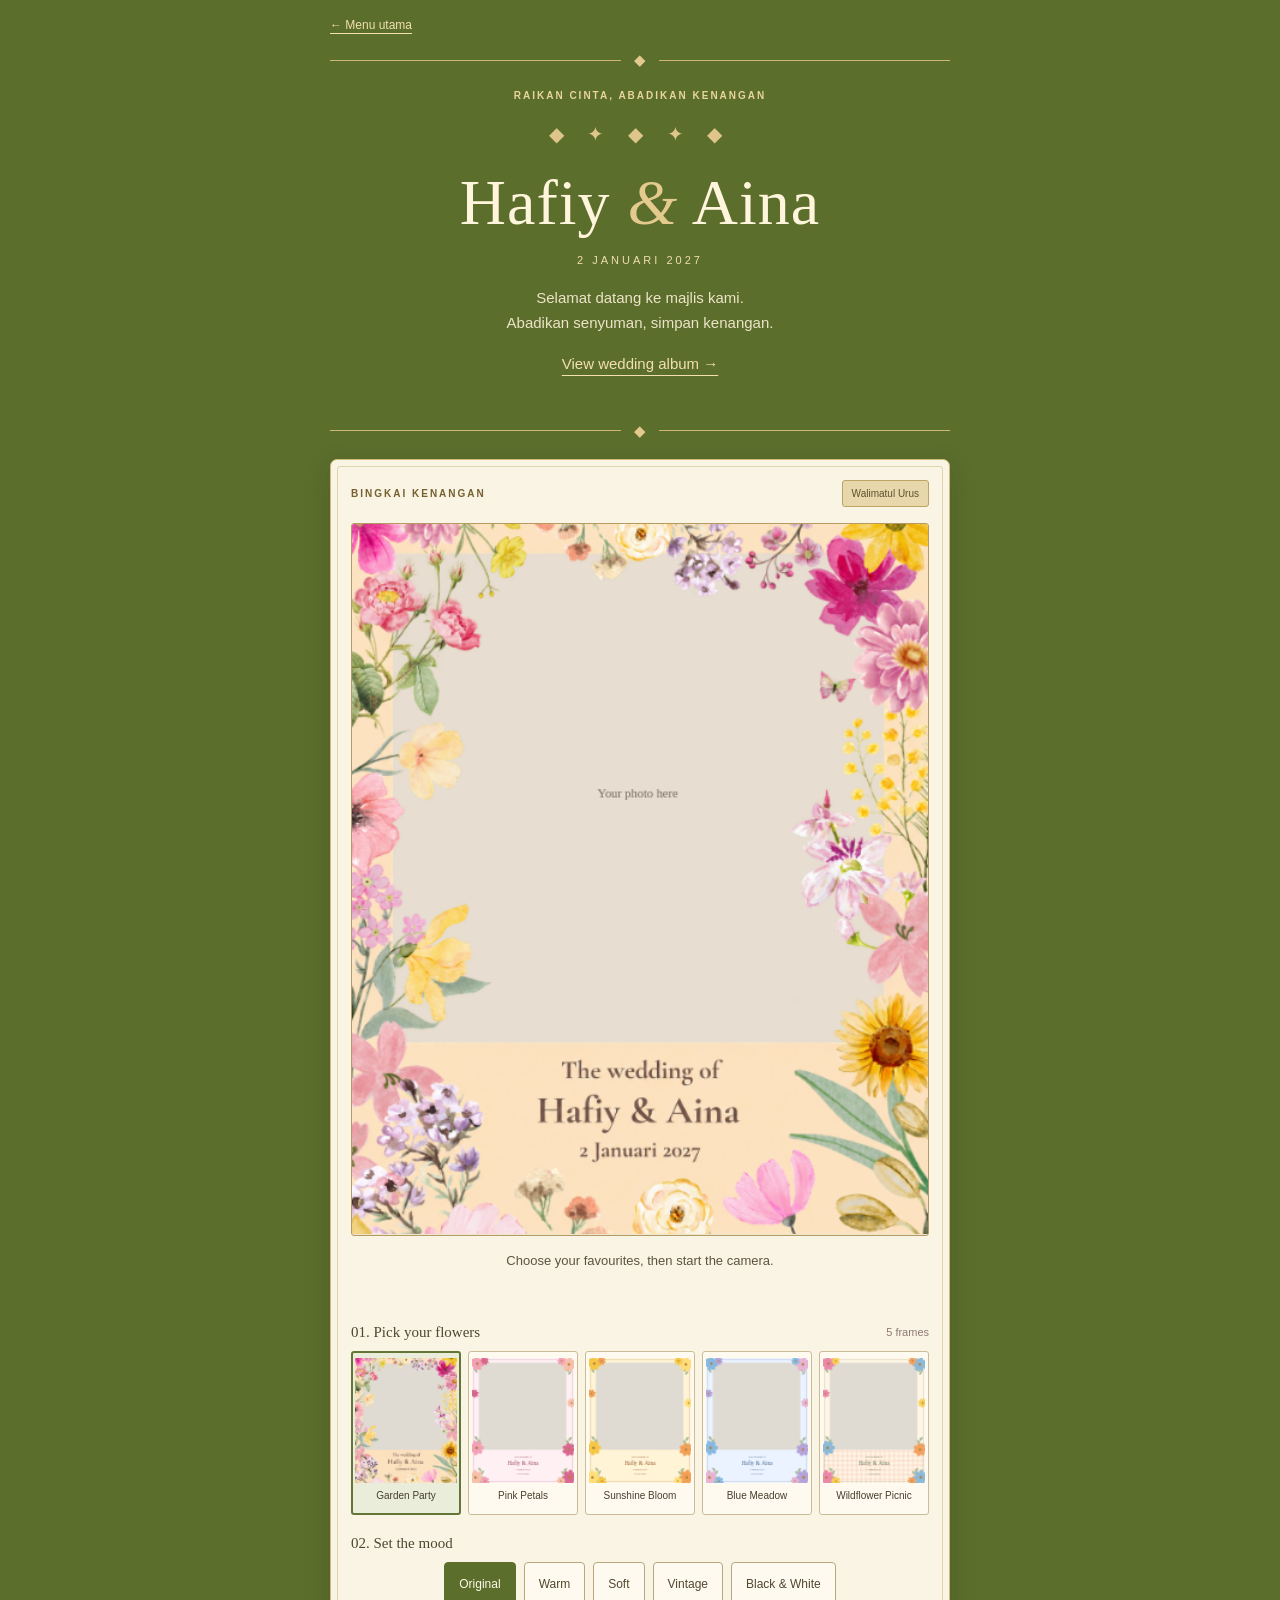
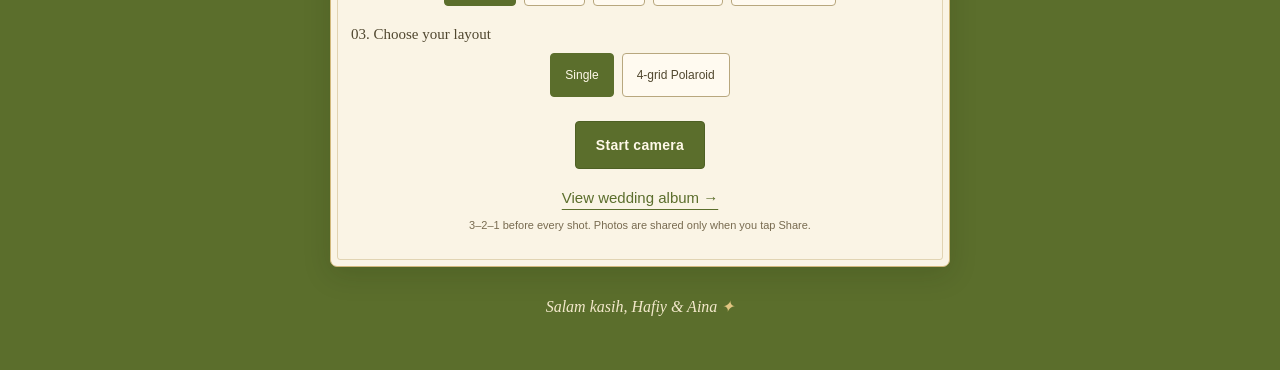
==== camera.html @ 0f8b38a5 "Add files via upload" ====
<!doctype html>
<html lang="en"><head><meta charset="utf-8"><meta name="viewport" content="width=device-width,initial-scale=1"><meta name="theme-color" content="#5B6E2C"><title>Hafiy & Aina · Kenangan cinta</title><link rel="stylesheet" href="style.css?v=menu-1"></head>
<body><a class="welcome-back" href="menu.html">← Menu utama</a><main class="container"><header class="header"><span class="eyebrow">RAIKAN CINTA, ABADIKAN KENANGAN</span><div class="flower-line" aria-hidden="true">◆ <span>✦</span> ◆ <span>✦</span> ◆</div><h1>Hafiy <em>&</em> Aina</h1><p class="date">2 JANUARI 2027</p><p>Selamat datang ke majlis kami.<br>Abadikan senyuman, simpan kenangan.</p><a class="album-link" href="gallery.html">View wedding album →</a></header>
<section class="camera-card" aria-label="Wedding camera"><div class="section-heading"><span class="eyebrow">BINGKAI KENANGAN</span><span class="badge">Walimatul Urus</span></div>
<div class="camera-area"><video id="camera" autoplay playsinline muted hidden></video><canvas id="preview" width="480" height="592" aria-label="Live framed camera preview"></canvas><span id="countdown" role="status" aria-live="polite" hidden></span></div><canvas id="canvas" hidden></canvas><img id="photo" alt="Your finished wedding photo" hidden>
<p id="message" class="message" role="status" aria-live="polite">Choose your favourites, then start the camera.</p>
<fieldset id="choices"><legend class="sr-only">Photo options</legend><div class="option-heading"><h2>01. Pick your flowers</h2><span>5 frames</span></div><div id="frameOptions" class="frame-options"></div><div class="option-heading"><h2>02. Set the mood</h2></div><div id="filterOptions" class="pills"></div><div class="option-heading"><h2>03. Choose your layout</h2></div><div id="layoutOptions" class="pills"></div></fieldset>
<div class="button-group"><button id="startBtn" class="btn primary">Start camera</button><button id="switchBtn" class="btn secondary" hidden>Switch camera</button><button id="captureBtn" class="btn primary" hidden>Take photo</button><button id="retakeBtn" class="btn secondary" hidden>Retake</button><button id="downloadBtn" class="btn primary" hidden>Save photo</button><button id="uploadBtn" class="btn blue" hidden>Share to wedding album</button></div><a class="album-link camera-album-link" href="gallery.html">View wedding album →</a><p class="fine-print">3–2–1 before every shot. Photos are shared only when you tap Share.</p><p id="saveHelp" class="fine-print" hidden>On iPhone, choose “Save Image” in the share sheet. Otherwise check Files → Downloads.</p></section>
<footer>Salam kasih, Hafiy & Aina <span aria-hidden="true">✦</span></footer></main><script src="script.js?v=menu-1"></script></body></html>
---- style.css ----
*{box-sizing:border-box}html{scroll-behavior:smooth}body{margin:0;color:#55443d;background-color:#fff8eb;background-image:radial-gradient(ellipse at 0 8%,#ffd9df 0,transparent 35%),radial-gradient(ellipse at 100% 35%,#d7ecff 0,transparent 35%),radial-gradient(ellipse at 0 80%,#ffe5b6 0,transparent 35%);font-family:Arial,sans-serif;font-size:15px}[hidden]{display:none!important}.container{width:min(100% - 28px,620px);margin:auto;padding:38px 0 24px;text-align:center}.eyebrow{font-size:10px;font-weight:bold;letter-spacing:2px;color:#85534e}.header h1{font:normal clamp(42px,9vw,64px) Georgia,serif;margin:8px 0}.header h1 em{color:#d87987;font-weight:normal}.header p{line-height:1.7;color:#77635a}.date{font-size:11px;letter-spacing:3px}.flower-line{font-size:38px;color:#df81a4;margin:12px}.flower-line span:first-child{color:#f1b747}.flower-line span:last-child{color:#8ab8d3}.album-link{display:inline-block;margin:4px 0 28px;color:#75544c;text-underline-offset:5px}.camera-card,.gallery-section{background:#fffdf8;border:1px solid #eadccd;border-radius:26px;padding:20px;box-shadow:0 12px 38px #7653440a}.section-heading{display:flex;align-items:center;justify-content:space-between;gap:8px;margin-bottom:16px}.badge{background:#ffe8a6;border-radius:20px;padding:7px 9px;font-size:10px}.camera-area{position:relative;width:100%;aspect-ratio:1200/1480;border-radius:16px;overflow:hidden;background:#f5e9d7}#preview{display:block;width:100%;height:100%;object-fit:contain}#countdown{position:absolute;left:50%;top:38%;transform:translate(-50%,-50%);font:bold 90px Georgia;color:white;text-shadow:0 2px 18px #0009}fieldset{border:0;padding:0;margin:0}fieldset:disabled{opacity:.7}.option-heading{display:flex;justify-content:space-between;align-items:center;margin:20px 0 10px}.option-heading h2{font-size:13px;margin:0}.option-heading span{font-size:11px;color:#8e7771}.frame-options{display:grid;grid-template-columns:repeat(5,minmax(0,1fr));gap:7px}.frame-choice{padding:6px 3px;border:1px solid #e9dfd1;border-radius:13px;background:#fff;cursor:pointer;color:inherit;font:inherit;min-width:0}.frame-choice canvas{width:100%;height:auto;display:block;border-radius:7px}.frame-choice span{font-size:10px;display:block;margin:6px 0;line-height:1.3}.frame-choice[aria-pressed=true]{border:2px solid #bc5e75;background:#fff0f3;padding:5px 2px}.pills,.button-group{display:flex;flex-wrap:wrap;gap:8px;justify-content:center}.pills button{font:inherit;font-size:12px;border:1px solid #d9cabb;border-radius:24px;padding:11px 14px;background:#fffaf2;color:#55443d;min-height:44px;cursor:pointer}.pills button[aria-pressed=true]{background:#e5eddd;border-color:#708b61}.button-group{margin-top:24px}.btn{border:0;border-radius:28px;padding:14px 20px;min-height:48px;font-size:14px;font-weight:bold;cursor:pointer;color:#55443d}.primary{background:#f5bdcb}.secondary{background:#fff0c5}.blue{background:#d5e9f5}.btn:disabled{opacity:.55;cursor:wait}button:focus-visible,a:focus-visible{outline:3px solid #467d9d;outline-offset:3px}.message{font-size:13px;line-height:1.6;min-height:38px;margin:15px 0}.fine-print{font-size:11px;color:#806b60;line-height:1.6}.gallery-section{margin-top:28px}.gallery-section h2{font:normal 32px Georgia;margin:12px 0}.gallery-section>p{color:#806b60;font-size:13px}.gallery-grid{display:grid;grid-template-columns:repeat(2,minmax(0,1fr));gap:12px}.gallery-item{margin:0;padding:7px;background:#fff0dc;border-radius:9px}.gallery-item:nth-child(even){background:#f9dfe7}.gallery-item img{display:block;width:100%;aspect-ratio:1200/1480;object-fit:contain;border-radius:5px}footer{padding:30px 0;font:italic 16px Georgia}footer span{color:#d98ca6}.sr-only{position:absolute;width:1px;height:1px;padding:0;margin:-1px;overflow:hidden;clip:rect(0,0,0,0)}@media(max-width:380px){.camera-card,.gallery-section{padding:12px}.badge{display:none}.frame-choice span{font-size:9px}.pills button{padding:10px}.container{width:calc(100% - 18px)}}@media(prefers-reduced-motion:reduce){html{scroll-behavior:auto}}
.album-nav{display:flex;align-items:center;justify-content:space-between;gap:12px}.album-nav a,.album-cta{text-decoration:none;display:inline-block}.album-page .gallery-section{margin-top:12px}.album-cta{margin-top:24px}.camera-album-link{margin:20px 0 0}

/* Classic Malay theme: olive, ivory and antique gold. */
body{background:#5B6E2C;color:#453f2e}
.container{padding-top:42px}
.header{color:#fff4db;padding:24px 18px 30px;border-top:1px solid #cdb575;border-bottom:1px solid #cdb575;margin-bottom:28px;position:relative}
.header:before,.header:after{content:"◆";position:absolute;left:50%;transform:translateX(-50%);background:#5B6E2C;color:#e2c98d;padding:0 13px;font-size:15px}
.header:before{top:-10px}.header:after{bottom:-10px}
.header h1{font-family:Georgia,'Times New Roman',serif;color:#fff5dc;letter-spacing:1px}
.header h1 em{color:#e4ca8d}.header p{color:#eee4c9}.header .eyebrow{color:#e8d49d}
.flower-line{font-size:20px;letter-spacing:9px;color:#dfc58a;margin:20px 0}.flower-line span:first-child,.flower-line span:last-child{color:#dfc58a}
.eyebrow{color:#76602f;letter-spacing:2px}.date{color:#f1ddb0!important}
.album-link{color:#f3dfb0;text-decoration-thickness:1px;text-underline-offset:6px}
.camera-card,.gallery-section{background:#faf4e5;border:1px solid #d1b87b;border-radius:7px;box-shadow:0 8px 28px #17230626;position:relative}
.camera-card:before,.gallery-section:before{content:"";position:absolute;inset:6px;border:1px solid #bca36666;pointer-events:none;border-radius:3px}
.section-heading{position:relative}.badge{background:#e8d7aa;color:#5d502e;border:1px solid #bca366;border-radius:3px}
.camera-area{border-radius:3px;border:1px solid #b59b61;background:#eee5d0}
.option-heading h2{font-family:Georgia,serif;font-size:15px;font-weight:normal;color:#50472f}
.frame-choice{border-radius:3px;border-color:#cbbb96;background:#fffaf0}.frame-choice canvas{border-radius:1px}
.frame-choice[aria-pressed=true]{border-color:#637636;background:#e9edda}
.pills button{background:#fffaf0;border-color:#b8a77e;color:#51472e;border-radius:4px}
.pills button[aria-pressed=true]{background:#5B6E2C;border-color:#5B6E2C;color:#fff9e9}
.btn{border-radius:4px;letter-spacing:.3px;border:1px solid #baa269}
.primary{background:#5B6E2C;color:#fff9e9;border-color:#4e6024}.secondary{background:#efe1bc;color:#554726}.blue{background:#dce2ca;color:#3c4c25;border-color:#98a574}
button:focus-visible,a:focus-visible{outline:3px solid #d3ac50;outline-offset:3px}
.message{color:#5e533e}.fine-print,.gallery-section>p{color:#786b50}
.gallery-section h2{font-family:Georgia,serif;color:#51472f}
.gallery-item,.gallery-item:nth-child(even){background:#fffaf0;border:1px solid #d9c9a5;border-radius:3px}
.gallery-item img{border-radius:1px}.camera-album-link{color:#5B6E2C}
.album-nav>.eyebrow{color:#f0dfb1}.album-nav .btn{background:#f4e7c9}
.album-cta{background:#efdfb6;color:#4e442d;border-color:#d5b777}
footer{color:#f3e8cb}footer span{color:#e1c581}

/* Invitation cover */
.welcome-page{background:#5B6E2C;color:#fff1d7;min-height:100svh}
.welcome-cover{width:min(100% - 32px,560px);margin:auto;text-align:center;padding:35px 0 28px;min-height:100svh;display:flex;flex-direction:column;align-items:center;justify-content:center}
.welcome-kicker{font-size:9px;letter-spacing:3px;color:#ead5a5;margin:0 0 12px}
.welcome-title{font:italic normal clamp(40px,10vw,65px) 'Palatino Linotype','Book Antiqua',Georgia,serif;color:#fff1d7;margin:0 0 8px;letter-spacing:-2px}
.envelope-link{position:relative;display:block;width:min(100%,480px);margin:0 auto;text-decoration:none}
.envelope-link img{display:block;width:100%;height:auto;filter:drop-shadow(0 12px 14px #26361233)}
.envelope-monogram{position:absolute;top:35%;left:44%;transform:translateX(-50%);font:italic clamp(28px,8vw,46px) Georgia,serif;color:#967d43;white-space:nowrap}.envelope-monogram i{font-size:.55em}
.welcome-names{font:italic normal clamp(36px,9vw,57px) 'Palatino Linotype','Book Antiqua',Georgia,serif;margin:12px 0;color:#fff1d7}.welcome-names span{font-size:.75em;color:#ead3a2}
.welcome-date{font:normal 19px Georgia,serif;letter-spacing:3px;margin:0 0 10px}.welcome-venue{font-size:9px;letter-spacing:3px;color:#e2d0a7;margin:0 0 24px}
.open-invitation{display:flex;align-items:center;justify-content:center;gap:20px;color:#fff1d7;text-decoration:none;padding:12px 8px;min-height:90px;border-top:1px solid #d4bd7d66;border-bottom:1px solid #d4bd7d66;width:min(100%,450px)}
.welcome-seal{flex-shrink:0;border:1px solid #d7bc7d;outline:1px solid #d7bc7d55;outline-offset:6px;width:62px;height:62px;border-radius:50%;display:flex;align-items:center;justify-content:center;font:italic 20px Georgia;background:#4e6025;color:#e9d5a0}.welcome-seal span{font-size:12px;margin:0 3px}
.open-invitation strong{display:block;font:italic normal clamp(23px,6vw,32px) Georgia,serif}.open-invitation small{display:block;font-size:8px;letter-spacing:2px;margin-top:10px;color:#e4cfa1}.welcome-arrow{font-size:25px;color:#e6c990}
.welcome-album{color:#ead9b5;font:italic 14px Georgia;margin-top:25px;text-underline-offset:5px}.welcome-back{display:block;width:min(100% - 28px,620px);margin:18px auto -14px;color:#f3dfb0;font-size:12px;text-underline-offset:4px}
@media(max-width:360px){.welcome-cover{padding-top:24px}.open-invitation{gap:12px}.welcome-seal{width:48px;height:48px}.welcome-arrow{display:none}}@media(min-width:650px){.welcome-cover{padding-top:36px}.envelope-link{width:410px}}

.menu-page{background:#5B6E2C;color:#fff1d7}.wedding-menu{width:min(100% - 32px,540px);margin:auto;padding:18px 0 25px}.menu-home{font-size:12px;color:#eedbb3;text-decoration:none}.menu-art{position:relative;width:100%;margin:8px auto 18px}.menu-art img{width:100%;height:auto;display:block}.menu-couple{position:absolute;left:30%;top:22%;transform:translate(-50%,-50%);color:#efcf85;font:italic clamp(26px,8vw,44px) Georgia,serif;text-align:center;line-height:1.1}.menu-couple span{display:block;font-size:.6em;margin:8px 0}.menu-initials{position:absolute;left:75%;top:47%;transform:translate(-50%,-50%);color:#ad8b44;font:italic clamp(38px,12vw,70px) Georgia,serif}.menu-initials span{font-size:.5em;margin:0 1px}.menu-art-date{position:absolute;left:28%;top:74%;transform:translate(-50%,-50%);text-align:center;font:clamp(12px,3.5vw,20px) Georgia,serif;line-height:1.5;color:#8b713b;margin:0}.menu-poem{position:absolute;left:75%;top:73%;transform:translate(-50%,-50%);text-align:center;font:italic clamp(9px,2.6vw,14px) Georgia,serif;line-height:1.6;color:#6c5935;width:31%;margin:0}
#guestForm label{display:block;font:italic 17px Georgia,serif;margin:0 8px 10px;color:#f6e9cf}#guestForm label span{font-size:14px;color:#e5d3ae}#guestName{width:100%;min-height:56px;border:1px solid #c9b57e;border-radius:12px;background:#ffffff0b;color:#fff5e2;padding:14px 18px;font:16px Arial,sans-serif}#guestName::placeholder{color:#e2d5b5}#guestName:focus{outline:2px solid #f2db9e;outline-offset:3px}.menu-action{display:flex;align-items:center;justify-content:center;gap:12px;width:100%;min-height:62px;margin-top:17px;border-radius:40px;font:600 13px Arial,sans-serif;letter-spacing:2px;text-decoration:none;cursor:pointer;text-align:center;padding:15px}.menu-camera{background:#f7edcf;color:#584a2a;border:3px solid #d8bc6b;box-shadow:inset 0 0 0 2px #fff9e8}.menu-album{background:transparent;border:1px solid #d4bc80;color:#f4e1b6}.menu-footnote{text-align:center;font:italic 13px Georgia,serif;color:#e9d9b6;margin-top:22px}.menu-action:focus-visible{outline:3px solid #fff5d9;outline-offset:4px}.album-nav{flex-wrap:wrap}@media(max-width:360px){.wedding-menu{width:calc(100% - 24px)}.menu-action{font-size:11px;letter-spacing:1.5px}}
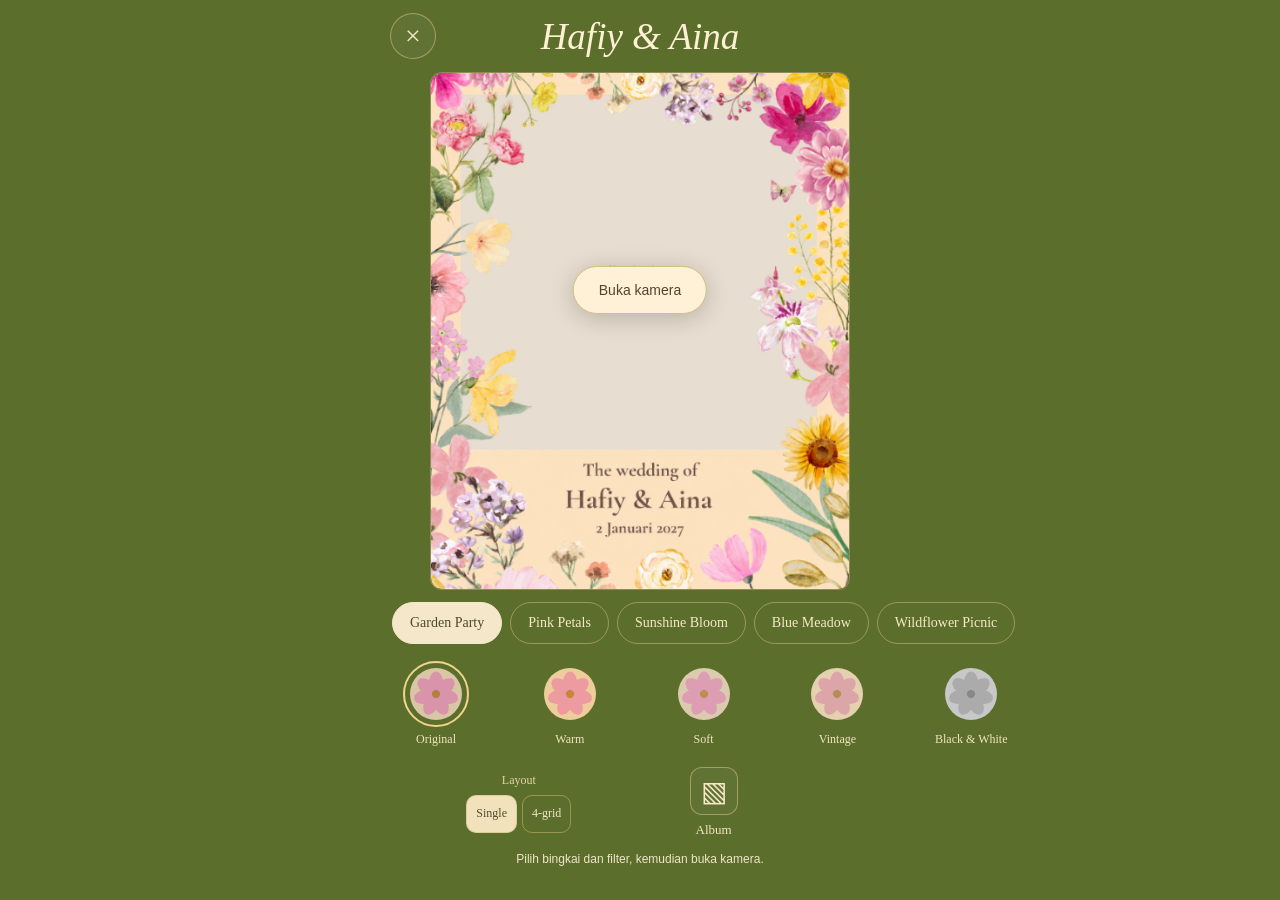
==== commit 516a388c: "Add files via upload" ====
--- a/camera.html
+++ b/camera.html
@@ -1,9 +1 @@
-<!doctype html>
-<html lang="en"><head><meta charset="utf-8"><meta name="viewport" content="width=device-width,initial-scale=1"><meta name="theme-color" content="#5B6E2C"><title>Hafiy & Aina · Kenangan cinta</title><link rel="stylesheet" href="style.css?v=menu-1"></head>
-<body><a class="welcome-back" href="menu.html">← Menu utama</a><main class="container"><header class="header"><span class="eyebrow">RAIKAN CINTA, ABADIKAN KENANGAN</span><div class="flower-line" aria-hidden="true">◆ <span>✦</span> ◆ <span>✦</span> ◆</div><h1>Hafiy <em>&</em> Aina</h1><p class="date">2 JANUARI 2027</p><p>Selamat datang ke majlis kami.<br>Abadikan senyuman, simpan kenangan.</p><a class="album-link" href="gallery.html">View wedding album →</a></header>
-<section class="camera-card" aria-label="Wedding camera"><div class="section-heading"><span class="eyebrow">BINGKAI KENANGAN</span><span class="badge">Walimatul Urus</span></div>
-<div class="camera-area"><video id="camera" autoplay playsinline muted hidden></video><canvas id="preview" width="480" height="592" aria-label="Live framed camera preview"></canvas><span id="countdown" role="status" aria-live="polite" hidden></span></div><canvas id="canvas" hidden></canvas><img id="photo" alt="Your finished wedding photo" hidden>
-<p id="message" class="message" role="status" aria-live="polite">Choose your favourites, then start the camera.</p>
-<fieldset id="choices"><legend class="sr-only">Photo options</legend><div class="option-heading"><h2>01. Pick your flowers</h2><span>5 frames</span></div><div id="frameOptions" class="frame-options"></div><div class="option-heading"><h2>02. Set the mood</h2></div><div id="filterOptions" class="pills"></div><div class="option-heading"><h2>03. Choose your layout</h2></div><div id="layoutOptions" class="pills"></div></fieldset>
-<div class="button-group"><button id="startBtn" class="btn primary">Start camera</button><button id="switchBtn" class="btn secondary" hidden>Switch camera</button><button id="captureBtn" class="btn primary" hidden>Take photo</button><button id="retakeBtn" class="btn secondary" hidden>Retake</button><button id="downloadBtn" class="btn primary" hidden>Save photo</button><button id="uploadBtn" class="btn blue" hidden>Share to wedding album</button></div><a class="album-link camera-album-link" href="gallery.html">View wedding album →</a><p class="fine-print">3–2–1 before every shot. Photos are shared only when you tap Share.</p><p id="saveHelp" class="fine-print" hidden>On iPhone, choose “Save Image” in the share sheet. Otherwise check Files → Downloads.</p></section>
-<footer>Salam kasih, Hafiy & Aina <span aria-hidden="true">✦</span></footer></main><script src="script.js?v=menu-1"></script></body></html>+<!doctype html><html lang="en"><head><meta charset="utf-8"><meta name="viewport" content="width=device-width,initial-scale=1"><meta name="theme-color" content="#5B6E2C"><title>Kamera · Hafiy & Aina</title><link rel="stylesheet" href="style.css?v=camera-2"></head><body class="camera-page"><main class="camera-shell"><nav class="camera-topbar" aria-label="Camera navigation"><a class="camera-icon" href="menu.html" aria-label="Close camera and return to menu">×</a><h1>Hafiy & Aina</h1><button id="switchBtn" class="camera-icon" aria-label="Switch front and back camera" hidden>⇄</button></nav><section class="camera-studio" aria-label="Wedding camera"><div class="camera-area"><video id="camera" autoplay playsinline muted hidden></video><canvas id="preview" width="480" height="592" aria-label="Live framed camera preview"></canvas><span id="countdown" role="status" aria-live="polite" hidden></span><button id="startBtn" class="start-overlay">Buka kamera</button></div><canvas id="canvas" hidden></canvas><img id="photo" alt="Your finished wedding photo" hidden><fieldset id="choices"><legend class="sr-only">Choose your frame, filter and layout</legend><div id="frameOptions" class="frame-options" aria-label="Wedding frames"></div><div id="filterOptions" class="filter-strip" aria-label="Photo filters"></div><div class="capture-row"><div class="layout-control"><span class="control-caption">Layout</span><div id="layoutOptions" class="pills"></div></div><button id="captureBtn" class="shutter" aria-label="Take photo" hidden><span class="sr-only">Take photo</span></button><a href="gallery.html" class="camera-album-control"><span class="camera-icon" aria-hidden="true">▧</span><span>Album</span></a></div></fieldset><p id="message" class="message" role="status" aria-live="polite">Pilih bingkai dan filter, kemudian buka kamera.</p><div class="button-group result-actions"><button id="retakeBtn" class="btn secondary" hidden>Ambil semula</button><button id="downloadBtn" class="btn primary" hidden>Simpan gambar</button><button id="uploadBtn" class="btn blue" hidden>Kongsi ke album</button></div><p id="saveHelp" class="fine-print" hidden>On iPhone, choose Save Image in the share sheet. Otherwise check Files → Downloads.</p></section></main><script src="script.js?v=camera-2"></script></body></html>
--- a/style.css
+++ b/style.css
@@ -50,3 +50,6 @@
 
 .menu-page{background:#5B6E2C;color:#fff1d7}.wedding-menu{width:min(100% - 32px,540px);margin:auto;padding:18px 0 25px}.menu-home{font-size:12px;color:#eedbb3;text-decoration:none}.menu-art{position:relative;width:100%;margin:8px auto 18px}.menu-art img{width:100%;height:auto;display:block}.menu-couple{position:absolute;left:30%;top:22%;transform:translate(-50%,-50%);color:#efcf85;font:italic clamp(26px,8vw,44px) Georgia,serif;text-align:center;line-height:1.1}.menu-couple span{display:block;font-size:.6em;margin:8px 0}.menu-initials{position:absolute;left:75%;top:47%;transform:translate(-50%,-50%);color:#ad8b44;font:italic clamp(38px,12vw,70px) Georgia,serif}.menu-initials span{font-size:.5em;margin:0 1px}.menu-art-date{position:absolute;left:28%;top:74%;transform:translate(-50%,-50%);text-align:center;font:clamp(12px,3.5vw,20px) Georgia,serif;line-height:1.5;color:#8b713b;margin:0}.menu-poem{position:absolute;left:75%;top:73%;transform:translate(-50%,-50%);text-align:center;font:italic clamp(9px,2.6vw,14px) Georgia,serif;line-height:1.6;color:#6c5935;width:31%;margin:0}
 #guestForm label{display:block;font:italic 17px Georgia,serif;margin:0 8px 10px;color:#f6e9cf}#guestForm label span{font-size:14px;color:#e5d3ae}#guestName{width:100%;min-height:56px;border:1px solid #c9b57e;border-radius:12px;background:#ffffff0b;color:#fff5e2;padding:14px 18px;font:16px Arial,sans-serif}#guestName::placeholder{color:#e2d5b5}#guestName:focus{outline:2px solid #f2db9e;outline-offset:3px}.menu-action{display:flex;align-items:center;justify-content:center;gap:12px;width:100%;min-height:62px;margin-top:17px;border-radius:40px;font:600 13px Arial,sans-serif;letter-spacing:2px;text-decoration:none;cursor:pointer;text-align:center;padding:15px}.menu-camera{background:#f7edcf;color:#584a2a;border:3px solid #d8bc6b;box-shadow:inset 0 0 0 2px #fff9e8}.menu-album{background:transparent;border:1px solid #d4bc80;color:#f4e1b6}.menu-footnote{text-align:center;font:italic 13px Georgia,serif;color:#e9d9b6;margin-top:22px}.menu-action:focus-visible{outline:3px solid #fff5d9;outline-offset:4px}.album-nav{flex-wrap:wrap}@media(max-width:360px){.wedding-menu{width:calc(100% - 24px)}.menu-action{font-size:11px;letter-spacing:1.5px}}
+
+/* Dedicated camera screen inspired by the supplied mobile reference. */
+.camera-page{background:#5B6E2C;color:#fff1d7}.camera-shell{width:min(100% - 28px,500px);margin:auto;padding:12px 0 max(20px,env(safe-area-inset-bottom))}.camera-topbar{display:grid;grid-template-columns:48px 1fr 48px;align-items:center;gap:8px;margin-bottom:12px;min-height:48px}.camera-topbar h1{font:italic normal clamp(25px,6vw,37px) Georgia,serif;margin:0;text-align:center;color:#fff0d4}.camera-icon{width:46px;height:46px;border:1px solid #ddc68e88;border-radius:50%;background:#ffffff0a;display:inline-flex;align-items:center;justify-content:center;color:#f7e9c8;text-decoration:none;font:28px Georgia,serif;cursor:pointer}.camera-topbar #switchBtn{grid-column:3}.camera-studio .camera-area{width:min(100%,420px);margin:auto;border:1px solid #d1bd8880;border-radius:12px;background:#4b5b25;position:relative}.camera-studio #preview{border-radius:10px}.start-overlay{position:absolute;left:50%;top:42%;transform:translate(-50%,-50%);padding:15px 25px;border-radius:28px;border:1px solid #d7bf81;background:#fff1d7;color:#51452e;font-size:14px;cursor:pointer;box-shadow:0 4px 24px #0003}.camera-page .frame-options{display:flex;gap:8px;overflow-x:auto;padding:12px 2px 8px;scrollbar-width:thin}.camera-page .frame-choice{white-space:nowrap;min-height:42px;padding:10px 17px;border:1px solid #d4bc8088;border-radius:24px;background:transparent;color:#f7e9c8;font:14px Georgia,serif;flex-shrink:0}.camera-page .frame-choice[aria-pressed=true]{background:#f5e7c9;color:#4e492d;border-color:#f5e7c9;padding:10px 17px}.filter-strip{display:flex;justify-content:space-between;gap:10px;overflow-x:auto;padding:10px 2px 12px;scrollbar-width:thin}.filter-choice{flex:1;min-width:62px;max-width:88px;border:0;padding:0;background:none;color:#f2e3c2;cursor:pointer}.filter-choice canvas{display:block;width:56px;height:56px;max-width:100%;border-radius:50%;margin:4px auto 9px;border:2px solid transparent}.filter-choice[aria-pressed=true] canvas{outline:2px solid #f2d48b;outline-offset:3px}.filter-choice span{font:12px Georgia,serif;white-space:nowrap}.capture-row{display:grid;grid-template-columns:1fr 96px 1fr;align-items:center;gap:8px;margin-top:8px}.shutter{width:86px;height:86px;border:5px solid #dcc17e;border-radius:50%;background:#fff0d0;box-shadow:inset 0 0 0 4px #5B6E2C;justify-self:center;cursor:pointer;padding:0}.shutter:active{transform:scale(.96)}.shutter:disabled{opacity:.5}.layout-control{text-align:center}.control-caption{font:12px Georgia;color:#e7d3a7;display:block;margin-bottom:7px}.camera-page .layout-control .pills{gap:5px}.camera-page .pills button{min-height:38px;padding:7px 9px;font:12px Georgia;border-radius:10px;border-color:#d0b97888;background:transparent;color:#f5e6c8}.camera-page .pills button[aria-pressed=true]{background:#f2e2bc;color:#4f4c30}.camera-album-control{justify-self:end;display:flex;flex-direction:column;align-items:center;gap:7px;color:#f4e5c5;font:13px Georgia,serif;text-decoration:none;margin-right:14px}.camera-album-control .camera-icon{border-radius:12px;width:48px;height:48px}.camera-page .message{color:#f1e4c9;text-align:center;font-size:12px;min-height:20px;margin:12px 0 4px}.camera-page .fine-print{color:#eeddb7;text-align:center}.result-actions{margin-top:10px}.camera-page .result-actions:has(button:not([hidden])){padding:10px 0}.camera-page .result-actions .primary{background:#f4e3bc;color:#4e482e}.camera-page fieldset:disabled .camera-album-control{pointer-events:none;opacity:.5}.camera-page button:focus-visible,.camera-page a:focus-visible{outline:3px solid #ffe5a7;outline-offset:4px}@media(max-width:360px){.camera-shell{width:calc(100% - 20px)}.camera-page .frame-choice{padding:9px 12px}.filter-strip{gap:7px}.filter-choice{min-width:57px}.filter-choice span{font-size:11px}.shutter{width:76px;height:76px}.capture-row{grid-template-columns:1fr 82px 1fr}.camera-album-control{margin-right:4px}}
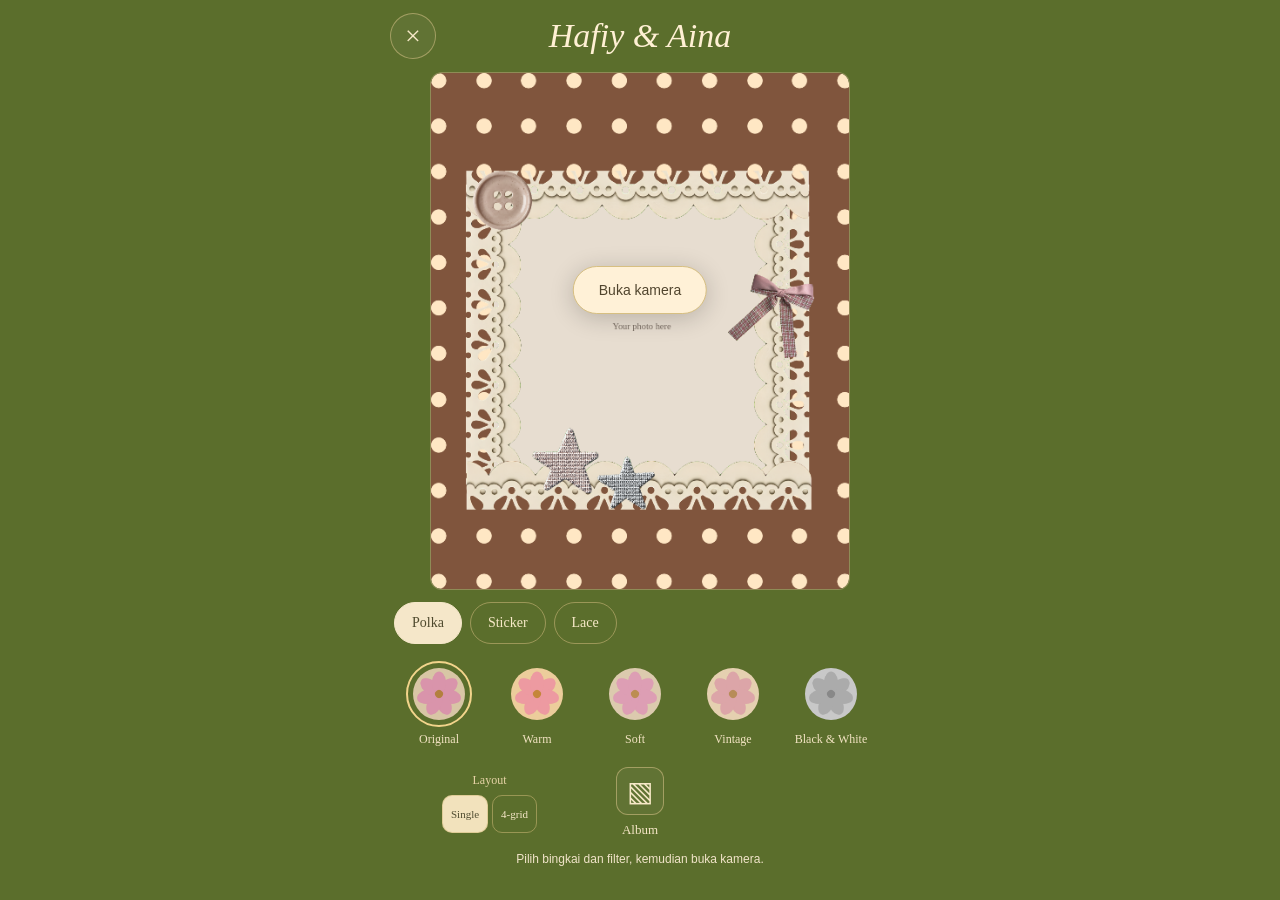
==== commit a4c2ef3c: "Add files via upload" ====
--- a/camera.html
+++ b/camera.html
@@ -1 +1 @@
-<!doctype html><html lang="en"><head><meta charset="utf-8"><meta name="viewport" content="width=device-width,initial-scale=1"><meta name="theme-color" content="#5B6E2C"><title>Kamera · Hafiy & Aina</title><link rel="stylesheet" href="style.css?v=camera-2"></head><body class="camera-page"><main class="camera-shell"><nav class="camera-topbar" aria-label="Camera navigation"><a class="camera-icon" href="menu.html" aria-label="Close camera and return to menu">×</a><h1>Hafiy & Aina</h1><button id="switchBtn" class="camera-icon" aria-label="Switch front and back camera" hidden>⇄</button></nav><section class="camera-studio" aria-label="Wedding camera"><div class="camera-area"><video id="camera" autoplay playsinline muted hidden></video><canvas id="preview" width="480" height="592" aria-label="Live framed camera preview"></canvas><span id="countdown" role="status" aria-live="polite" hidden></span><button id="startBtn" class="start-overlay">Buka kamera</button></div><canvas id="canvas" hidden></canvas><img id="photo" alt="Your finished wedding photo" hidden><fieldset id="choices"><legend class="sr-only">Choose your frame, filter and layout</legend><div id="frameOptions" class="frame-options" aria-label="Wedding frames"></div><div id="filterOptions" class="filter-strip" aria-label="Photo filters"></div><div class="capture-row"><div class="layout-control"><span class="control-caption">Layout</span><div id="layoutOptions" class="pills"></div></div><button id="captureBtn" class="shutter" aria-label="Take photo" hidden><span class="sr-only">Take photo</span></button><a href="gallery.html" class="camera-album-control"><span class="camera-icon" aria-hidden="true">▧</span><span>Album</span></a></div></fieldset><p id="message" class="message" role="status" aria-live="polite">Pilih bingkai dan filter, kemudian buka kamera.</p><div class="button-group result-actions"><button id="retakeBtn" class="btn secondary" hidden>Ambil semula</button><button id="downloadBtn" class="btn primary" hidden>Simpan gambar</button><button id="uploadBtn" class="btn blue" hidden>Kongsi ke album</button></div><p id="saveHelp" class="fine-print" hidden>On iPhone, choose Save Image in the share sheet. Otherwise check Files → Downloads.</p></section></main><script src="script.js?v=camera-2"></script></body></html>+<!doctype html><html lang="en"><head><meta charset="utf-8"><meta name="viewport" content="width=device-width,initial-scale=1"><meta name="theme-color" content="#5B6E2C"><title>Kamera · Hafiy & Aina</title><link rel="stylesheet" href="style.css?v=custom-4"></head><body class="camera-page"><main class="camera-shell"><nav class="camera-topbar" aria-label="Camera navigation"><a class="camera-icon" href="menu.html" aria-label="Close camera and return to menu">×</a><h1>Hafiy & Aina</h1><button id="switchBtn" class="camera-icon" aria-label="Switch front and back camera" hidden>⇄</button></nav><section class="camera-studio" aria-label="Wedding camera"><div class="camera-area"><video id="camera" autoplay playsinline muted hidden></video><canvas id="preview" width="480" height="592" aria-label="Live framed camera preview"></canvas><span id="countdown" role="status" aria-live="polite" hidden></span><button id="startBtn" class="start-overlay">Buka kamera</button></div><canvas id="canvas" hidden></canvas><img id="photo" alt="Your finished wedding photo" hidden><fieldset id="choices"><legend class="sr-only">Choose your frame, filter and layout</legend><div id="frameOptions" class="frame-options" aria-label="Wedding frames"></div><div id="filterOptions" class="filter-strip" aria-label="Photo filters"></div><div class="capture-row"><div class="layout-control"><span class="control-caption">Layout</span><div id="layoutOptions" class="pills"></div></div><button id="captureBtn" class="shutter" aria-label="Take photo" hidden><span class="sr-only">Take photo</span></button><a href="gallery.html" class="camera-album-control"><span class="camera-icon" aria-hidden="true">▧</span><span>Album</span></a></div></fieldset><p id="message" class="message" role="status" aria-live="polite">Pilih bingkai dan filter, kemudian buka kamera.</p><div class="button-group result-actions"><button id="retakeBtn" class="btn secondary" hidden>Ambil semula</button><button id="downloadBtn" class="btn primary" hidden>Simpan gambar</button><button id="uploadBtn" class="btn blue" hidden>Kongsi ke album</button></div><p id="saveHelp" class="fine-print" hidden>On iPhone, choose Save Image in the share sheet. Otherwise check Files → Downloads.</p></section></main><script src="script.js?v=custom-4"></script></body></html>
--- a/style.css
+++ b/style.css
@@ -53,3 +53,28 @@
 
 /* Dedicated camera screen inspired by the supplied mobile reference. */
 .camera-page{background:#5B6E2C;color:#fff1d7}.camera-shell{width:min(100% - 28px,500px);margin:auto;padding:12px 0 max(20px,env(safe-area-inset-bottom))}.camera-topbar{display:grid;grid-template-columns:48px 1fr 48px;align-items:center;gap:8px;margin-bottom:12px;min-height:48px}.camera-topbar h1{font:italic normal clamp(25px,6vw,37px) Georgia,serif;margin:0;text-align:center;color:#fff0d4}.camera-icon{width:46px;height:46px;border:1px solid #ddc68e88;border-radius:50%;background:#ffffff0a;display:inline-flex;align-items:center;justify-content:center;color:#f7e9c8;text-decoration:none;font:28px Georgia,serif;cursor:pointer}.camera-topbar #switchBtn{grid-column:3}.camera-studio .camera-area{width:min(100%,420px);margin:auto;border:1px solid #d1bd8880;border-radius:12px;background:#4b5b25;position:relative}.camera-studio #preview{border-radius:10px}.start-overlay{position:absolute;left:50%;top:42%;transform:translate(-50%,-50%);padding:15px 25px;border-radius:28px;border:1px solid #d7bf81;background:#fff1d7;color:#51452e;font-size:14px;cursor:pointer;box-shadow:0 4px 24px #0003}.camera-page .frame-options{display:flex;gap:8px;overflow-x:auto;padding:12px 2px 8px;scrollbar-width:thin}.camera-page .frame-choice{white-space:nowrap;min-height:42px;padding:10px 17px;border:1px solid #d4bc8088;border-radius:24px;background:transparent;color:#f7e9c8;font:14px Georgia,serif;flex-shrink:0}.camera-page .frame-choice[aria-pressed=true]{background:#f5e7c9;color:#4e492d;border-color:#f5e7c9;padding:10px 17px}.filter-strip{display:flex;justify-content:space-between;gap:10px;overflow-x:auto;padding:10px 2px 12px;scrollbar-width:thin}.filter-choice{flex:1;min-width:62px;max-width:88px;border:0;padding:0;background:none;color:#f2e3c2;cursor:pointer}.filter-choice canvas{display:block;width:56px;height:56px;max-width:100%;border-radius:50%;margin:4px auto 9px;border:2px solid transparent}.filter-choice[aria-pressed=true] canvas{outline:2px solid #f2d48b;outline-offset:3px}.filter-choice span{font:12px Georgia,serif;white-space:nowrap}.capture-row{display:grid;grid-template-columns:1fr 96px 1fr;align-items:center;gap:8px;margin-top:8px}.shutter{width:86px;height:86px;border:5px solid #dcc17e;border-radius:50%;background:#fff0d0;box-shadow:inset 0 0 0 4px #5B6E2C;justify-self:center;cursor:pointer;padding:0}.shutter:active{transform:scale(.96)}.shutter:disabled{opacity:.5}.layout-control{text-align:center}.control-caption{font:12px Georgia;color:#e7d3a7;display:block;margin-bottom:7px}.camera-page .layout-control .pills{gap:5px}.camera-page .pills button{min-height:38px;padding:7px 9px;font:12px Georgia;border-radius:10px;border-color:#d0b97888;background:transparent;color:#f5e6c8}.camera-page .pills button[aria-pressed=true]{background:#f2e2bc;color:#4f4c30}.camera-album-control{justify-self:end;display:flex;flex-direction:column;align-items:center;gap:7px;color:#f4e5c5;font:13px Georgia,serif;text-decoration:none;margin-right:14px}.camera-album-control .camera-icon{border-radius:12px;width:48px;height:48px}.camera-page .message{color:#f1e4c9;text-align:center;font-size:12px;min-height:20px;margin:12px 0 4px}.camera-page .fine-print{color:#eeddb7;text-align:center}.result-actions{margin-top:10px}.camera-page .result-actions:has(button:not([hidden])){padding:10px 0}.camera-page .result-actions .primary{background:#f4e3bc;color:#4e482e}.camera-page fieldset:disabled .camera-album-control{pointer-events:none;opacity:.5}.camera-page button:focus-visible,.camera-page a:focus-visible{outline:3px solid #ffe5a7;outline-offset:4px}@media(max-width:360px){.camera-shell{width:calc(100% - 20px)}.camera-page .frame-choice{padding:9px 12px}.filter-strip{gap:7px}.filter-choice{min-width:57px}.filter-choice span{font-size:11px}.shutter{width:76px;height:76px}.capture-row{grid-template-columns:1fr 82px 1fr}.camera-album-control{margin-right:4px}}
+
+/* Phone layout fix: fieldsets must not expand to the width of scrollable options. */
+html{width:100%;overflow-x:clip}
+body{width:100%;min-width:0;margin:0}
+.camera-shell{width:calc(100% - 24px);max-width:500px;min-width:0;margin-inline:auto;padding-top:max(12px,env(safe-area-inset-top));padding-bottom:max(20px,env(safe-area-inset-bottom))}
+.camera-shell *{box-sizing:border-box}
+.camera-studio,.camera-topbar,.camera-studio fieldset{min-width:0;min-inline-size:0;max-width:100%;width:100%}
+.camera-studio fieldset{margin:0;padding:0;border:0}
+.camera-topbar{grid-template-columns:46px minmax(0,1fr) 46px}
+.camera-topbar h1{min-width:0;font-size:clamp(22px,6vw,34px);overflow-wrap:anywhere}
+.camera-studio .camera-area{width:100%;max-width:420px;min-width:0;margin-inline:auto;aspect-ratio:1200 / 1480}
+.camera-studio #preview{display:block;width:100%;max-width:100%;height:100%;object-fit:contain}
+.camera-page .frame-options,.camera-page .filter-strip{display:flex;width:100%;max-width:100%;min-width:0;overflow-x:auto;overflow-y:hidden;overscroll-behavior-x:contain;-webkit-overflow-scrolling:touch;scrollbar-width:thin}
+.camera-page .frame-options{padding:12px 4px 8px;gap:8px}
+.camera-page .frame-choice{flex:0 0 auto;min-width:0;max-width:none}
+.camera-page .filter-strip{justify-content:flex-start;gap:10px;padding:10px 5px 12px}
+.camera-page .filter-choice{flex:1 0 62px;min-width:62px;max-width:88px}
+.camera-page .capture-row{width:100%;min-width:0;grid-template-columns:minmax(0,1fr) 86px minmax(0,1fr);gap:8px}
+.camera-page .layout-control{min-width:0}.camera-page .layout-control .pills{gap:4px}
+.camera-page .layout-control .pills button{font-size:11px;padding:7px 8px}
+.camera-page .camera-album-control{min-width:0;justify-self:center;margin-right:0}
+.camera-page .message,.camera-page .fine-print{overflow-wrap:anywhere;max-width:100%}
+.camera-page .result-actions{min-width:0;max-width:100%}.camera-page .result-actions .btn{max-width:100%;white-space:normal}
+.camera-page .start-overlay{max-width:calc(100% - 32px);white-space:normal;min-height:44px}
+@media(max-width:350px){.camera-shell{width:calc(100% - 16px)}.camera-page .capture-row{grid-template-columns:minmax(0,1fr) 76px minmax(0,1fr);gap:4px}.camera-page .layout-control .pills button{padding:7px 6px;font-size:10px}}
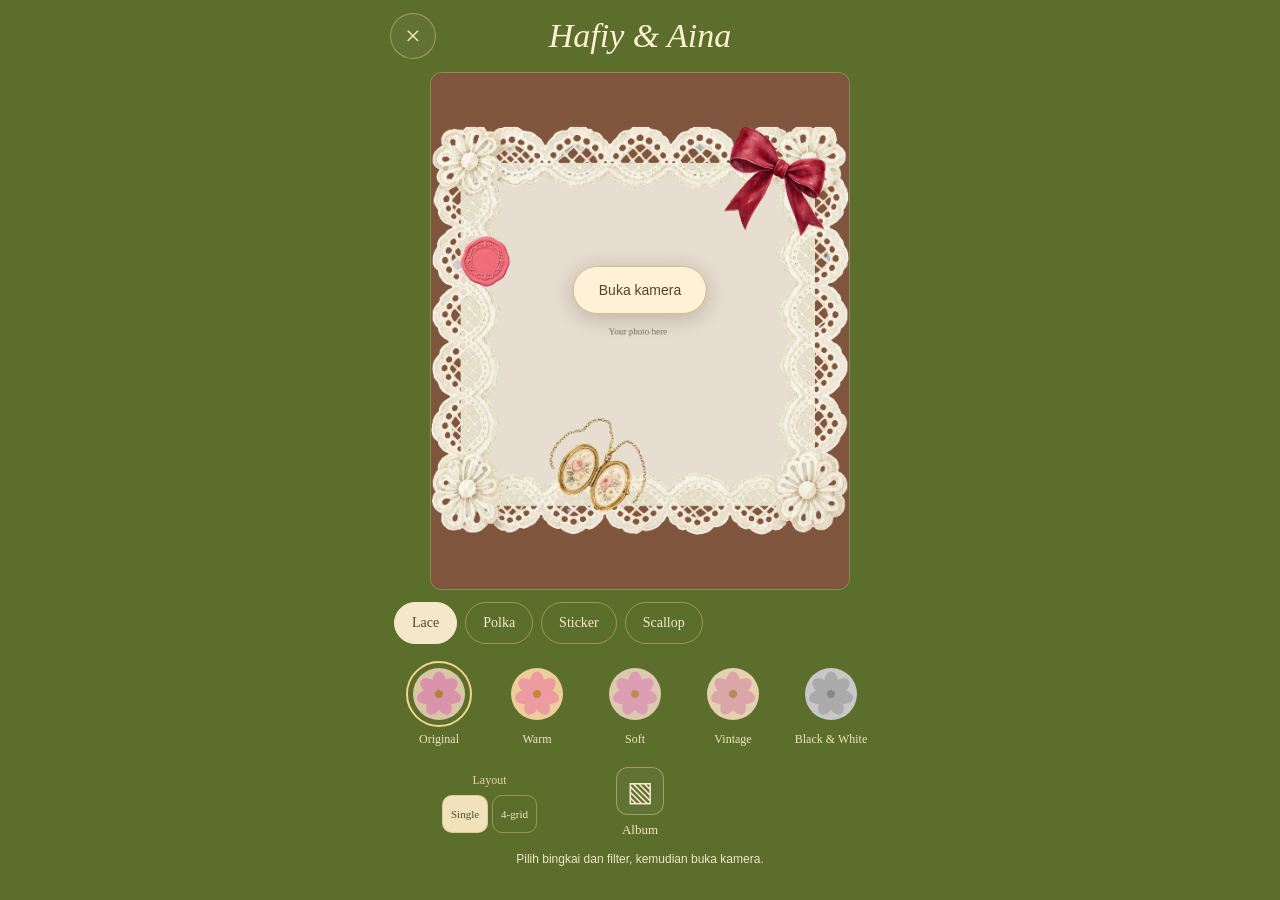
==== commit 322d22d3: "Add files via upload" ====
--- a/camera.html
+++ b/camera.html
@@ -1 +1 @@
-<!doctype html><html lang="en"><head><meta charset="utf-8"><meta name="viewport" content="width=device-width,initial-scale=1"><meta name="theme-color" content="#5B6E2C"><title>Kamera · Hafiy & Aina</title><link rel="stylesheet" href="style.css?v=custom-4"></head><body class="camera-page"><main class="camera-shell"><nav class="camera-topbar" aria-label="Camera navigation"><a class="camera-icon" href="menu.html" aria-label="Close camera and return to menu">×</a><h1>Hafiy & Aina</h1><button id="switchBtn" class="camera-icon" aria-label="Switch front and back camera" hidden>⇄</button></nav><section class="camera-studio" aria-label="Wedding camera"><div class="camera-area"><video id="camera" autoplay playsinline muted hidden></video><canvas id="preview" width="480" height="592" aria-label="Live framed camera preview"></canvas><span id="countdown" role="status" aria-live="polite" hidden></span><button id="startBtn" class="start-overlay">Buka kamera</button></div><canvas id="canvas" hidden></canvas><img id="photo" alt="Your finished wedding photo" hidden><fieldset id="choices"><legend class="sr-only">Choose your frame, filter and layout</legend><div id="frameOptions" class="frame-options" aria-label="Wedding frames"></div><div id="filterOptions" class="filter-strip" aria-label="Photo filters"></div><div class="capture-row"><div class="layout-control"><span class="control-caption">Layout</span><div id="layoutOptions" class="pills"></div></div><button id="captureBtn" class="shutter" aria-label="Take photo" hidden><span class="sr-only">Take photo</span></button><a href="gallery.html" class="camera-album-control"><span class="camera-icon" aria-hidden="true">▧</span><span>Album</span></a></div></fieldset><p id="message" class="message" role="status" aria-live="polite">Pilih bingkai dan filter, kemudian buka kamera.</p><div class="button-group result-actions"><button id="retakeBtn" class="btn secondary" hidden>Ambil semula</button><button id="downloadBtn" class="btn primary" hidden>Simpan gambar</button><button id="uploadBtn" class="btn blue" hidden>Kongsi ke album</button></div><p id="saveHelp" class="fine-print" hidden>On iPhone, choose Save Image in the share sheet. Otherwise check Files → Downloads.</p></section></main><script src="script.js?v=custom-4"></script></body></html>+<!doctype html><html lang="en"><head><meta charset="utf-8"><meta name="viewport" content="width=device-width,initial-scale=1"><meta name="theme-color" content="#5B6E2C"><title>Kamera · Hafiy & Aina</title><link rel="stylesheet" href="style.css?v=frames-5"></head><body class="camera-page"><main class="camera-shell"><nav class="camera-topbar" aria-label="Camera navigation"><a class="camera-icon" href="menu.html" aria-label="Close camera and return to menu">×</a><h1>Hafiy & Aina</h1><button id="switchBtn" class="camera-icon" aria-label="Switch front and back camera" hidden>⇄</button></nav><section class="camera-studio" aria-label="Wedding camera"><div class="camera-area"><video id="camera" autoplay playsinline muted hidden></video><canvas id="preview" width="480" height="592" aria-label="Live framed camera preview"></canvas><span id="countdown" role="status" aria-live="polite" hidden></span><button id="startBtn" class="start-overlay">Buka kamera</button></div><canvas id="canvas" hidden></canvas><img id="photo" alt="Your finished wedding photo" hidden><fieldset id="choices"><legend class="sr-only">Choose your frame, filter and layout</legend><div id="frameOptions" class="frame-options" aria-label="Wedding frames"></div><div id="filterOptions" class="filter-strip" aria-label="Photo filters"></div><div class="capture-row"><div class="layout-control"><span class="control-caption">Layout</span><div id="layoutOptions" class="pills"></div></div><button id="captureBtn" class="shutter" aria-label="Take photo" hidden><span class="sr-only">Take photo</span></button><a href="gallery.html" class="camera-album-control"><span class="camera-icon" aria-hidden="true">▧</span><span>Album</span></a></div></fieldset><p id="message" class="message" role="status" aria-live="polite">Pilih bingkai dan filter, kemudian buka kamera.</p><div class="button-group result-actions"><button id="retakeBtn" class="btn secondary" hidden>Ambil semula</button><button id="downloadBtn" class="btn primary" hidden>Simpan gambar</button><button id="uploadBtn" class="btn blue" hidden>Kongsi ke album</button></div><p id="saveHelp" class="fine-print" hidden>On iPhone, choose Save Image in the share sheet. Otherwise check Files → Downloads.</p></section></main><script src="script.js?v=frames-5"></script></body></html>
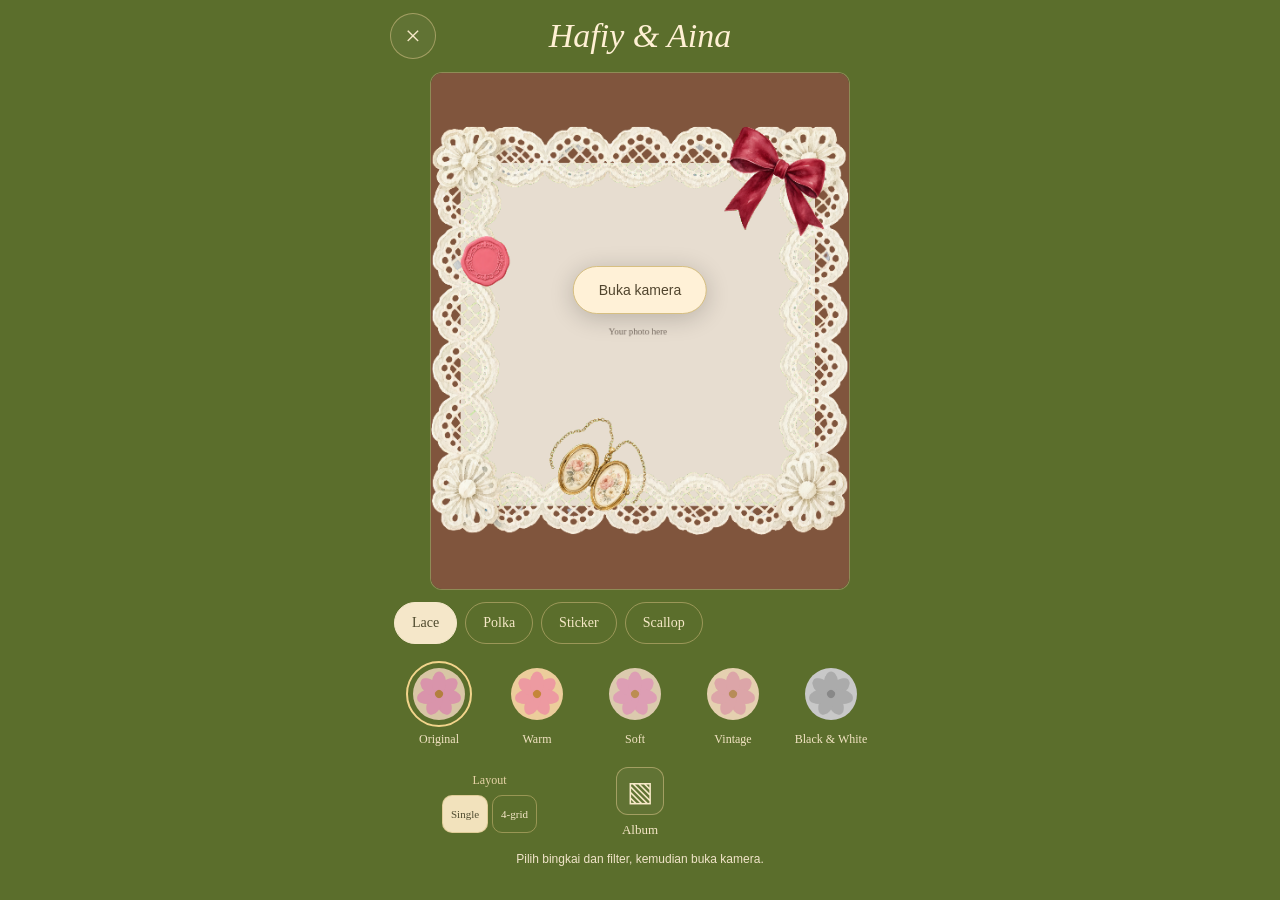
==== commit a7e9ef0f: "Add files via upload" ====
--- a/camera.html
+++ b/camera.html
@@ -1 +1 @@
-<!doctype html><html lang="en"><head><meta charset="utf-8"><meta name="viewport" content="width=device-width,initial-scale=1"><meta name="theme-color" content="#5B6E2C"><title>Kamera · Hafiy & Aina</title><link rel="stylesheet" href="style.css?v=frames-5"></head><body class="camera-page"><main class="camera-shell"><nav class="camera-topbar" aria-label="Camera navigation"><a class="camera-icon" href="menu.html" aria-label="Close camera and return to menu">×</a><h1>Hafiy & Aina</h1><button id="switchBtn" class="camera-icon" aria-label="Switch front and back camera" hidden>⇄</button></nav><section class="camera-studio" aria-label="Wedding camera"><div class="camera-area"><video id="camera" autoplay playsinline muted hidden></video><canvas id="preview" width="480" height="592" aria-label="Live framed camera preview"></canvas><span id="countdown" role="status" aria-live="polite" hidden></span><button id="startBtn" class="start-overlay">Buka kamera</button></div><canvas id="canvas" hidden></canvas><img id="photo" alt="Your finished wedding photo" hidden><fieldset id="choices"><legend class="sr-only">Choose your frame, filter and layout</legend><div id="frameOptions" class="frame-options" aria-label="Wedding frames"></div><div id="filterOptions" class="filter-strip" aria-label="Photo filters"></div><div class="capture-row"><div class="layout-control"><span class="control-caption">Layout</span><div id="layoutOptions" class="pills"></div></div><button id="captureBtn" class="shutter" aria-label="Take photo" hidden><span class="sr-only">Take photo</span></button><a href="gallery.html" class="camera-album-control"><span class="camera-icon" aria-hidden="true">▧</span><span>Album</span></a></div></fieldset><p id="message" class="message" role="status" aria-live="polite">Pilih bingkai dan filter, kemudian buka kamera.</p><div class="button-group result-actions"><button id="retakeBtn" class="btn secondary" hidden>Ambil semula</button><button id="downloadBtn" class="btn primary" hidden>Simpan gambar</button><button id="uploadBtn" class="btn blue" hidden>Kongsi ke album</button></div><p id="saveHelp" class="fine-print" hidden>On iPhone, choose Save Image in the share sheet. Otherwise check Files → Downloads.</p></section></main><script src="script.js?v=frames-5"></script></body></html>+<!doctype html><html lang="en"><head><meta charset="utf-8"><meta name="viewport" content="width=device-width,initial-scale=1"><meta name="theme-color" content="#5B6E2C"><title>Kamera · Hafiy & Aina</title><link rel="stylesheet" href="style.css?v=actions-6"></head><body class="camera-page"><main class="camera-shell"><nav class="camera-topbar" aria-label="Camera navigation"><a class="camera-icon" href="menu.html" aria-label="Close camera and return to menu">×</a><h1>Hafiy & Aina</h1><button id="switchBtn" class="camera-icon" aria-label="Switch front and back camera" hidden>⇄</button></nav><section class="camera-studio" aria-label="Wedding camera"><div class="camera-area"><video id="camera" autoplay playsinline muted hidden></video><canvas id="preview" width="480" height="592" aria-label="Live framed camera preview"></canvas><span id="countdown" role="status" aria-live="polite" hidden></span><button id="startBtn" class="start-overlay">Buka kamera</button></div><canvas id="canvas" hidden></canvas><img id="photo" alt="Your finished wedding photo" hidden><fieldset id="choices"><legend class="sr-only">Choose your frame, filter and layout</legend><div id="frameOptions" class="frame-options" aria-label="Wedding frames"></div><div id="filterOptions" class="filter-strip" aria-label="Photo filters"></div><div class="capture-row"><div class="layout-control"><span class="control-caption">Layout</span><div id="layoutOptions" class="pills"></div></div><button id="captureBtn" class="shutter" aria-label="Take photo" hidden><span class="sr-only">Take photo</span></button><a href="gallery.html" class="camera-album-control"><span class="camera-icon" aria-hidden="true">▧</span><span>Album</span></a></div></fieldset><p id="message" class="message" role="status" aria-live="polite">Pilih bingkai dan filter, kemudian buka kamera.</p><div id="photoActions" class="button-group result-actions" role="group" aria-label="Photo actions" hidden><button id="retakeBtn" class="btn secondary" hidden>Retake</button><button id="uploadBtn" class="btn blue" hidden>Share to Album</button><button id="downloadBtn" class="btn primary" hidden>Save to Phone</button><a id="viewAlbumBtn" class="btn album-outline" href="gallery.html" hidden>View Album</a></div><p id="saveHelp" class="fine-print" hidden>On iPhone, choose Save Image in the share sheet. Otherwise check Files → Downloads.</p></section></main><script src="script.js?v=actions-6"></script></body></html>
--- a/style.css
+++ b/style.css
@@ -78,3 +78,9 @@
 .camera-page .result-actions{min-width:0;max-width:100%}.camera-page .result-actions .btn{max-width:100%;white-space:normal}
 .camera-page .start-overlay{max-width:calc(100% - 32px);white-space:normal;min-height:44px}
 @media(max-width:350px){.camera-shell{width:calc(100% - 16px)}.camera-page .capture-row{grid-template-columns:minmax(0,1fr) 76px minmax(0,1fr);gap:4px}.camera-page .layout-control .pills button{padding:7px 6px;font-size:10px}}
+
+/* Finished-photo actions: available after single or four-photo capture. */
+.camera-page .result-actions{display:grid;grid-template-columns:repeat(2,minmax(0,1fr));gap:10px;width:100%;margin:12px 0 0;padding:4px 0 14px}
+.camera-page .result-actions .btn{display:flex;align-items:center;justify-content:center;width:100%;min-width:0;min-height:50px;padding:12px 8px;text-decoration:none;text-align:center;font-size:13px;line-height:1.3}
+.camera-page .result-actions .album-outline{background:transparent;border:1px solid #f0dab0;color:#fff1d7}
+@media(max-width:330px){.camera-page .result-actions .btn{font-size:12px}}
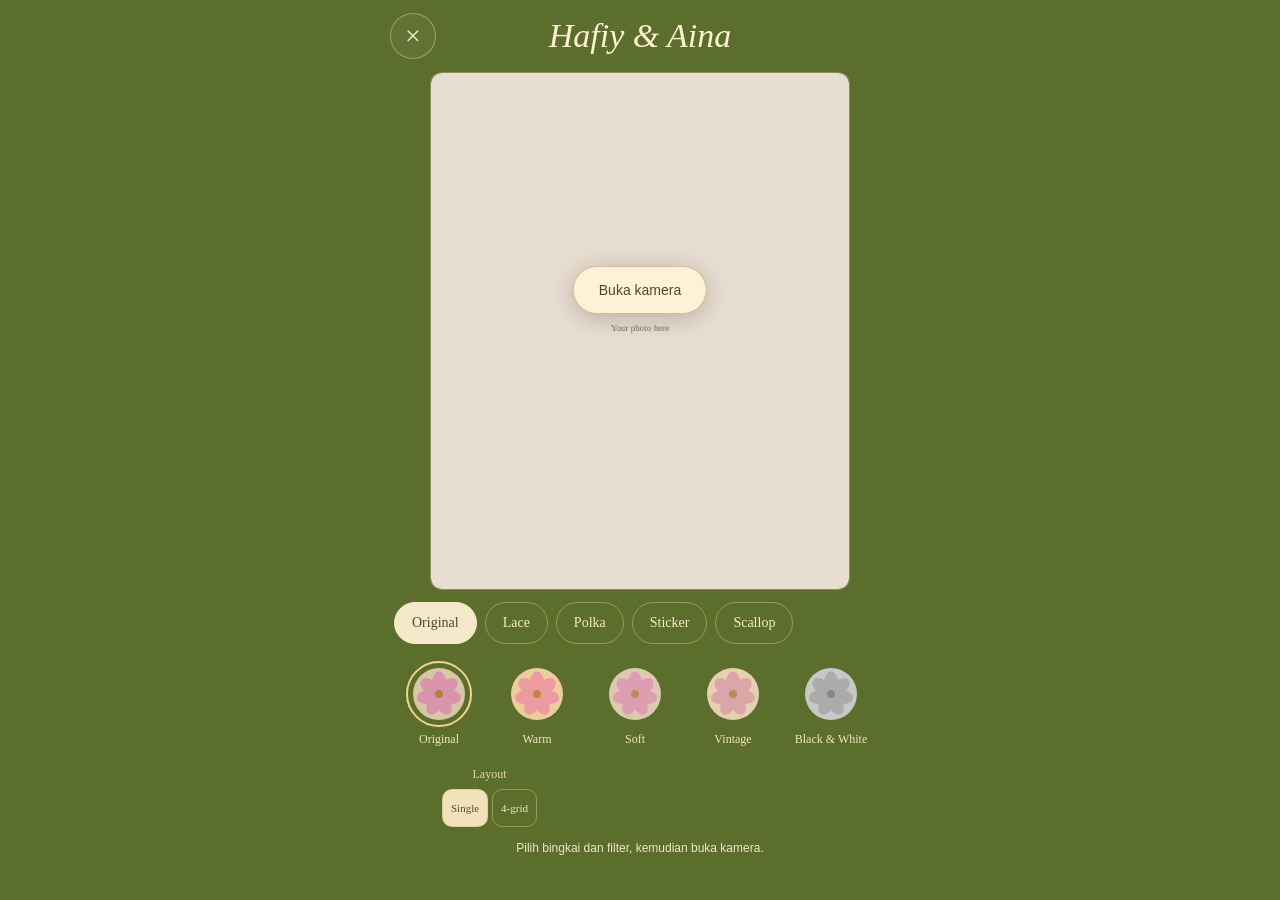
==== commit f437b565: "Add files via upload" ====
--- a/camera.html
+++ b/camera.html
@@ -1 +1 @@
-<!doctype html><html lang="en"><head><meta charset="utf-8"><meta name="viewport" content="width=device-width,initial-scale=1"><meta name="theme-color" content="#5B6E2C"><title>Kamera · Hafiy & Aina</title><link rel="stylesheet" href="style.css?v=actions-6"></head><body class="camera-page"><main class="camera-shell"><nav class="camera-topbar" aria-label="Camera navigation"><a class="camera-icon" href="menu.html" aria-label="Close camera and return to menu">×</a><h1>Hafiy & Aina</h1><button id="switchBtn" class="camera-icon" aria-label="Switch front and back camera" hidden>⇄</button></nav><section class="camera-studio" aria-label="Wedding camera"><div class="camera-area"><video id="camera" autoplay playsinline muted hidden></video><canvas id="preview" width="480" height="592" aria-label="Live framed camera preview"></canvas><span id="countdown" role="status" aria-live="polite" hidden></span><button id="startBtn" class="start-overlay">Buka kamera</button></div><canvas id="canvas" hidden></canvas><img id="photo" alt="Your finished wedding photo" hidden><fieldset id="choices"><legend class="sr-only">Choose your frame, filter and layout</legend><div id="frameOptions" class="frame-options" aria-label="Wedding frames"></div><div id="filterOptions" class="filter-strip" aria-label="Photo filters"></div><div class="capture-row"><div class="layout-control"><span class="control-caption">Layout</span><div id="layoutOptions" class="pills"></div></div><button id="captureBtn" class="shutter" aria-label="Take photo" hidden><span class="sr-only">Take photo</span></button><a href="gallery.html" class="camera-album-control"><span class="camera-icon" aria-hidden="true">▧</span><span>Album</span></a></div></fieldset><p id="message" class="message" role="status" aria-live="polite">Pilih bingkai dan filter, kemudian buka kamera.</p><div id="photoActions" class="button-group result-actions" role="group" aria-label="Photo actions" hidden><button id="retakeBtn" class="btn secondary" hidden>Retake</button><button id="uploadBtn" class="btn blue" hidden>Share to Album</button><button id="downloadBtn" class="btn primary" hidden>Save to Phone</button><a id="viewAlbumBtn" class="btn album-outline" href="gallery.html" hidden>View Album</a></div><p id="saveHelp" class="fine-print" hidden>On iPhone, choose Save Image in the share sheet. Otherwise check Files → Downloads.</p></section></main><script src="script.js?v=actions-6"></script></body></html>+<!doctype html><html lang="en"><head><meta charset="utf-8"><meta name="viewport" content="width=device-width,initial-scale=1"><meta name="theme-color" content="#5B6E2C"><title>Kamera · Hafiy & Aina</title><link rel="stylesheet" href="style.css?v=social-7"></head><body class="camera-page"><main class="camera-shell"><nav class="camera-topbar" aria-label="Camera navigation"><a class="camera-icon" href="menu.html" aria-label="Close camera and return to menu">×</a><h1>Hafiy & Aina</h1><button id="switchBtn" class="camera-icon" aria-label="Switch front and back camera" hidden>⇄</button></nav><section class="camera-studio" aria-label="Wedding camera"><div class="camera-area"><video id="camera" autoplay playsinline muted hidden></video><canvas id="preview" width="480" height="592" aria-label="Live framed camera preview"></canvas><span id="countdown" role="status" aria-live="polite" hidden></span><button id="startBtn" class="start-overlay">Buka kamera</button></div><canvas id="canvas" hidden></canvas><img id="photo" alt="Your finished wedding photo" hidden><fieldset id="choices"><legend class="sr-only">Choose your frame, filter and layout</legend><div id="frameOptions" class="frame-options" aria-label="Wedding frames"></div><div id="filterOptions" class="filter-strip" aria-label="Photo filters"></div><div class="capture-row"><div class="layout-control"><span class="control-caption">Layout</span><div id="layoutOptions" class="pills"></div></div><button id="captureBtn" class="shutter" aria-label="Take photo" hidden><span class="sr-only">Take photo</span></button><span class="capture-spacer" aria-hidden="true"></span></div></fieldset><p id="message" class="message" role="status" aria-live="polite">Pilih bingkai dan filter, kemudian buka kamera.</p><div id="photoActions" class="button-group result-actions" role="group" aria-label="Photo actions" hidden><button id="retakeBtn" class="btn secondary" hidden>Retake</button><button id="uploadBtn" class="btn blue" hidden>Share to Album</button><button id="downloadBtn" class="btn primary" hidden>Save to Phone</button><a id="viewAlbumBtn" class="btn album-outline" href="gallery.html" hidden>View Album</a></div><p id="saveHelp" class="fine-print" hidden>On iPhone, choose Save Image in the share sheet. Otherwise check Files → Downloads.</p></section></main><script src="script.js?v=social-7"></script></body></html>
--- a/style.css
+++ b/style.css
@@ -84,3 +84,7 @@
 .camera-page .result-actions .btn{display:flex;align-items:center;justify-content:center;width:100%;min-width:0;min-height:50px;padding:12px 8px;text-decoration:none;text-align:center;font-size:13px;line-height:1.3}
 .camera-page .result-actions .album-outline{background:transparent;border:1px solid #f0dab0;color:#fff1d7}
 @media(max-width:330px){.camera-page .result-actions .btn{font-size:12px}}
+
+/* Guest wishes and social album */
+#guestWishes{width:100%;border:1px solid #c9b57e;border-radius:12px;background:#ffffff0b;color:#fff5e2;padding:14px 18px;font:16px Arial,sans-serif;resize:vertical;min-height:95px}#guestWishes::placeholder{color:#e2d5b5}#guestForm .wish-label{margin-top:18px}.guest-note{font:12px/1.6 Arial,sans-serif;color:#e5d3ae}.capture-spacer{display:block;min-width:0}
+.feed-shell{width:min(100% - 28px,620px);margin:auto;padding:22px 0}.feed-nav{display:flex;justify-content:space-between;align-items:center;gap:12px}.feed-nav a{color:#f6e6bf;font:italic 14px Georgia}.feed-nav span{font:italic 23px Georgia;color:#fff1d7}.feed-heading{text-align:center;padding:32px 0 22px}.feed-heading .eyebrow{color:#ecd39d}.feed-heading h1{font:normal 39px Georgia;color:#fff2d9;margin:12px 0}.feed-heading p{color:#f1e2c2;font-size:14px}.feed-composer{padding:22px;background:#faf4e5;border:1px solid #d6bc80;border-radius:14px}.feed-composer h2{font:normal 23px Georgia;margin:0 0 16px}.composer-fields label{display:block;font-size:13px;margin-bottom:14px}.composer-fields input,.composer-fields textarea{display:block;width:100%;margin-top:7px;padding:12px;border:1px solid #c8b993;border-radius:8px;background:#fffcf5;color:#4d422f;font:16px Arial;resize:vertical}.photo-file-label{display:block;font-size:13px}.photo-file-label input{display:block;margin-top:10px;max-width:100%;font-size:14px}.feed-composer .guest-note{color:#766746}.feed-composer .btn{width:100%;margin-top:5px}#albumUploadMessage{font-size:13px;line-height:1.6}#albumUploadPreview{width:100%;max-height:280px;object-fit:contain;margin-top:16px;background:#ece3d1;border-radius:8px}.feed-toolbar{display:flex;align-items:center;justify-content:space-between;gap:10px;margin-top:28px}.feed-toolbar h2{font:normal 23px Georgia;color:#fff1d7}.feed-status{font-size:13px;line-height:1.6;color:#efdfbc}.social-feed{display:flex;flex-direction:column;gap:22px}.feed-post{background:#fffaf0;border:1px solid #dbc89d;border-radius:13px;overflow:hidden}.post-head{display:flex;align-items:center;gap:12px;padding:14px 17px}.post-avatar{width:37px;height:37px;flex-shrink:0;border-radius:50%;background:#e3dcc3;color:#536329;display:flex;align-items:center;justify-content:center;font:20px Georgia}.post-author{font-size:14px;overflow-wrap:anywhere}.post-photo{width:100%;height:auto;display:block;background:#e8dfcb}.post-caption{padding:18px}.caption-name{font-size:14px;overflow-wrap:anywhere}.post-wishes{font-size:15px;line-height:1.7;margin:8px 0;white-space:pre-wrap;overflow-wrap:anywhere}.no-wish{color:#8b7b5e;font-style:italic}.post-date{font-size:11px;color:#8a7c64;display:block;margin-top:12px}.load-more{display:block;margin:24px auto 0}.feed-page footer{text-align:center}.feed-toolbar .btn{font-size:12px;padding:12px}.feed-page{background:#5B6E2C}@media(max-width:360px){.feed-composer{padding:16px}.feed-heading h1{font-size:33px}.feed-nav span{font-size:20px}}
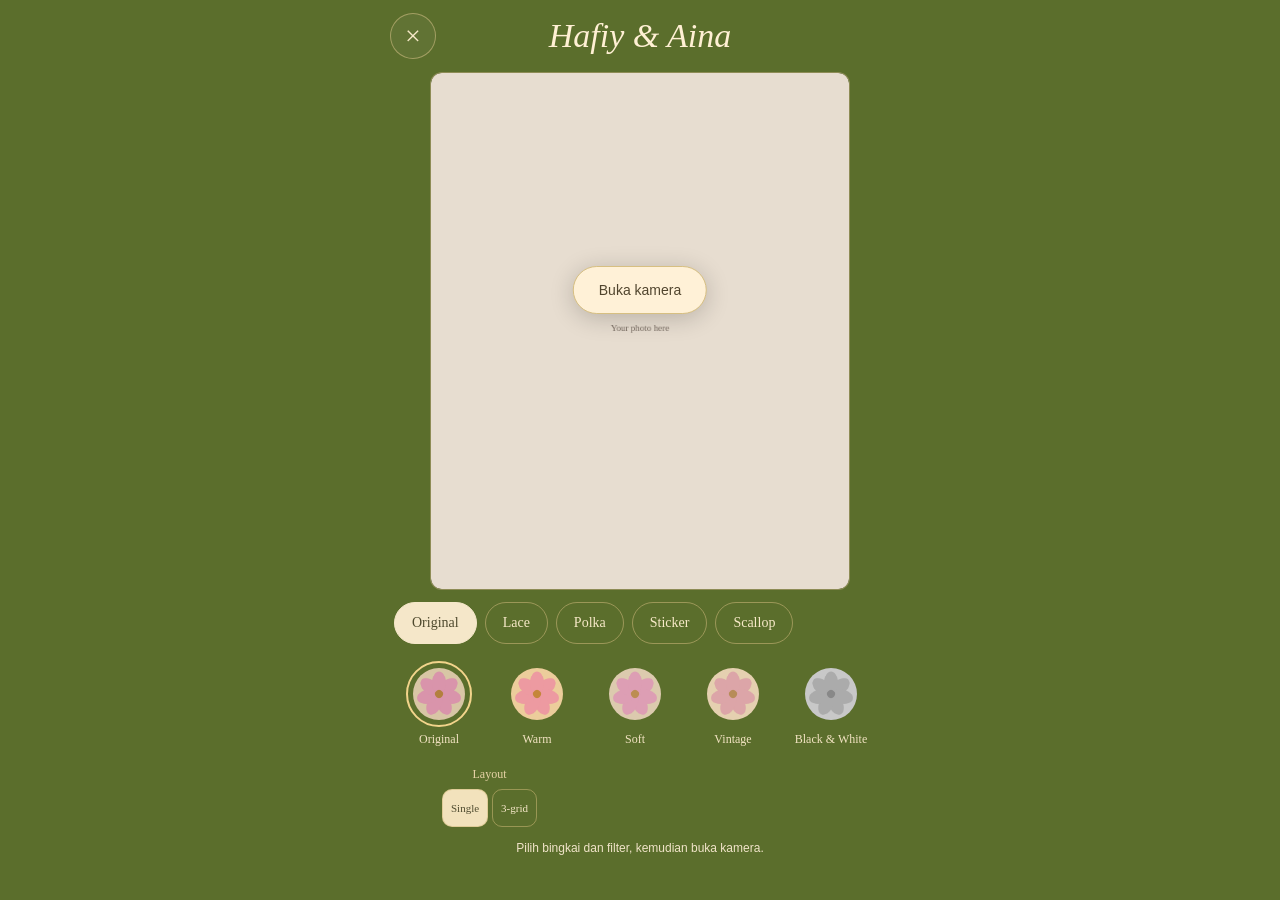
==== commit 2cb457a5: "Update photo feed and three-shot photobooth experience" ====
--- a/camera.html
+++ b/camera.html
@@ -1 +1 @@
-<!doctype html><html lang="en"><head><meta charset="utf-8"><meta name="viewport" content="width=device-width,initial-scale=1"><meta name="theme-color" content="#5B6E2C"><title>Kamera · Hafiy & Aina</title><link rel="stylesheet" href="style.css?v=social-7"></head><body class="camera-page"><main class="camera-shell"><nav class="camera-topbar" aria-label="Camera navigation"><a class="camera-icon" href="menu.html" aria-label="Close camera and return to menu">×</a><h1>Hafiy & Aina</h1><button id="switchBtn" class="camera-icon" aria-label="Switch front and back camera" hidden>⇄</button></nav><section class="camera-studio" aria-label="Wedding camera"><div class="camera-area"><video id="camera" autoplay playsinline muted hidden></video><canvas id="preview" width="480" height="592" aria-label="Live framed camera preview"></canvas><span id="countdown" role="status" aria-live="polite" hidden></span><button id="startBtn" class="start-overlay">Buka kamera</button></div><canvas id="canvas" hidden></canvas><img id="photo" alt="Your finished wedding photo" hidden><fieldset id="choices"><legend class="sr-only">Choose your frame, filter and layout</legend><div id="frameOptions" class="frame-options" aria-label="Wedding frames"></div><div id="filterOptions" class="filter-strip" aria-label="Photo filters"></div><div class="capture-row"><div class="layout-control"><span class="control-caption">Layout</span><div id="layoutOptions" class="pills"></div></div><button id="captureBtn" class="shutter" aria-label="Take photo" hidden><span class="sr-only">Take photo</span></button><span class="capture-spacer" aria-hidden="true"></span></div></fieldset><p id="message" class="message" role="status" aria-live="polite">Pilih bingkai dan filter, kemudian buka kamera.</p><div id="photoActions" class="button-group result-actions" role="group" aria-label="Photo actions" hidden><button id="retakeBtn" class="btn secondary" hidden>Retake</button><button id="uploadBtn" class="btn blue" hidden>Share to Album</button><button id="downloadBtn" class="btn primary" hidden>Save to Phone</button><a id="viewAlbumBtn" class="btn album-outline" href="gallery.html" hidden>View Album</a></div><p id="saveHelp" class="fine-print" hidden>On iPhone, choose Save Image in the share sheet. Otherwise check Files → Downloads.</p></section></main><script src="script.js?v=social-7"></script></body></html>+<!doctype html><html lang="en"><head><meta charset="utf-8"><meta name="viewport" content="width=device-width,initial-scale=1"><meta name="theme-color" content="#5B6E2C"><title>Kamera · Hafiy & Aina</title><link rel="stylesheet" href="style.css?v=moments-12"></head><body class="camera-page"><main class="camera-shell"><nav class="camera-topbar" aria-label="Camera navigation"><a class="camera-icon" href="menu.html" aria-label="Close camera and return to menu">×</a><h1>Hafiy & Aina</h1><button id="switchBtn" class="camera-icon" aria-label="Switch front and back camera" hidden>⇄</button></nav><section class="camera-studio" aria-label="Wedding camera"><div class="camera-area"><video id="camera" autoplay playsinline muted hidden></video><canvas id="preview" width="480" height="592" aria-label="Live framed camera preview"></canvas><span id="countdown" role="status" aria-live="polite" hidden></span><button id="startBtn" class="start-overlay">Buka kamera</button></div><canvas id="canvas" hidden></canvas><img id="photo" alt="Your finished wedding photo" hidden><fieldset id="choices"><legend class="sr-only">Choose your frame, filter and layout</legend><div id="frameOptions" class="frame-options" aria-label="Wedding frames"></div><div id="filterOptions" class="filter-strip" aria-label="Photo filters"></div><div class="capture-row"><div class="layout-control"><span class="control-caption">Layout</span><div id="layoutOptions" class="pills"></div></div><button id="captureBtn" class="shutter" aria-label="Take photo" hidden><span class="sr-only">Take photo</span></button><span class="capture-spacer" aria-hidden="true"></span></div></fieldset><p id="message" class="message" role="status" aria-live="polite">Pilih bingkai dan filter, kemudian buka kamera.</p><div id="photoActions" class="button-group result-actions" role="group" aria-label="Photo actions" hidden><button id="retakeBtn" class="btn secondary" hidden>Retake</button><button id="uploadBtn" class="btn blue" hidden>Share to Album</button><button id="downloadBtn" class="btn primary" hidden>Save to Phone</button><a id="viewAlbumBtn" class="btn album-outline" href="gallery.html" hidden>View Album</a></div><p id="saveHelp" class="fine-print" hidden>On iPhone, choose Save Image in the share sheet. Otherwise check Files → Downloads.</p></section></main><script src="script.js?v=moments-12"></script></body></html>
--- a/style.css
+++ b/style.css
@@ -48,7 +48,7 @@
 .welcome-album{color:#ead9b5;font:italic 14px Georgia;margin-top:25px;text-underline-offset:5px}.welcome-back{display:block;width:min(100% - 28px,620px);margin:18px auto -14px;color:#f3dfb0;font-size:12px;text-underline-offset:4px}
 @media(max-width:360px){.welcome-cover{padding-top:24px}.open-invitation{gap:12px}.welcome-seal{width:48px;height:48px}.welcome-arrow{display:none}}@media(min-width:650px){.welcome-cover{padding-top:36px}.envelope-link{width:410px}}
 
-.menu-page{background:#5B6E2C;color:#fff1d7}.wedding-menu{width:min(100% - 32px,540px);margin:auto;padding:18px 0 25px}.menu-home{font-size:12px;color:#eedbb3;text-decoration:none}.menu-art{position:relative;width:100%;margin:8px auto 18px}.menu-art img{width:100%;height:auto;display:block}.menu-couple{position:absolute;left:30%;top:22%;transform:translate(-50%,-50%);color:#efcf85;font:italic clamp(26px,8vw,44px) Georgia,serif;text-align:center;line-height:1.1}.menu-couple span{display:block;font-size:.6em;margin:8px 0}.menu-initials{position:absolute;left:75%;top:47%;transform:translate(-50%,-50%);color:#ad8b44;font:italic clamp(38px,12vw,70px) Georgia,serif}.menu-initials span{font-size:.5em;margin:0 1px}.menu-art-date{position:absolute;left:28%;top:74%;transform:translate(-50%,-50%);text-align:center;font:clamp(12px,3.5vw,20px) Georgia,serif;line-height:1.5;color:#8b713b;margin:0}.menu-poem{position:absolute;left:75%;top:73%;transform:translate(-50%,-50%);text-align:center;font:italic clamp(9px,2.6vw,14px) Georgia,serif;line-height:1.6;color:#6c5935;width:31%;margin:0}
+.menu-page{background:#5B6E2C;color:#fff1d7}.wedding-menu{width:min(100% - 32px,540px);margin:auto;padding:18px 0 25px}.menu-home{font-size:12px;color:#eedbb3;text-decoration:none}.menu-art{position:relative;width:100%;margin:8px auto 18px}.menu-art img{width:100%;height:auto;display:block}.menu-couple{position:absolute;left:30%;top:29%;transform:translate(-50%,-50%);color:#efcf85;font:italic clamp(26px,8vw,44px) Georgia,serif;text-align:center;line-height:1.1}.menu-couple span{display:block;font-size:.6em;margin:8px 0}.menu-initials{position:absolute;left:75%;top:47%;transform:translate(-50%,-50%);color:#ad8b44;font:italic clamp(38px,12vw,70px) Georgia,serif}.menu-initials span{font-size:.5em;margin:0 1px}.menu-art-date{position:absolute;left:28%;top:74%;transform:translate(-50%,-50%);text-align:center;font:clamp(12px,3.5vw,20px) Georgia,serif;line-height:1.5;color:#8b713b;margin:0}.menu-poem{position:absolute;left:75%;top:73%;transform:translate(-50%,-50%);text-align:center;font:italic clamp(9px,2.6vw,14px) Georgia,serif;line-height:1.6;color:#6c5935;width:31%;margin:0}
 #guestForm label{display:block;font:italic 17px Georgia,serif;margin:0 8px 10px;color:#f6e9cf}#guestForm label span{font-size:14px;color:#e5d3ae}#guestName{width:100%;min-height:56px;border:1px solid #c9b57e;border-radius:12px;background:#ffffff0b;color:#fff5e2;padding:14px 18px;font:16px Arial,sans-serif}#guestName::placeholder{color:#e2d5b5}#guestName:focus{outline:2px solid #f2db9e;outline-offset:3px}.menu-action{display:flex;align-items:center;justify-content:center;gap:12px;width:100%;min-height:62px;margin-top:17px;border-radius:40px;font:600 13px Arial,sans-serif;letter-spacing:2px;text-decoration:none;cursor:pointer;text-align:center;padding:15px}.menu-camera{background:#f7edcf;color:#584a2a;border:3px solid #d8bc6b;box-shadow:inset 0 0 0 2px #fff9e8}.menu-album{background:transparent;border:1px solid #d4bc80;color:#f4e1b6}.menu-footnote{text-align:center;font:italic 13px Georgia,serif;color:#e9d9b6;margin-top:22px}.menu-action:focus-visible{outline:3px solid #fff5d9;outline-offset:4px}.album-nav{flex-wrap:wrap}@media(max-width:360px){.wedding-menu{width:calc(100% - 24px)}.menu-action{font-size:11px;letter-spacing:1.5px}}
 
 /* Dedicated camera screen inspired by the supplied mobile reference. */
@@ -88,3 +88,19 @@
 /* Guest wishes and social album */
 #guestWishes{width:100%;border:1px solid #c9b57e;border-radius:12px;background:#ffffff0b;color:#fff5e2;padding:14px 18px;font:16px Arial,sans-serif;resize:vertical;min-height:95px}#guestWishes::placeholder{color:#e2d5b5}#guestForm .wish-label{margin-top:18px}.guest-note{font:12px/1.6 Arial,sans-serif;color:#e5d3ae}.capture-spacer{display:block;min-width:0}
 .feed-shell{width:min(100% - 28px,620px);margin:auto;padding:22px 0}.feed-nav{display:flex;justify-content:space-between;align-items:center;gap:12px}.feed-nav a{color:#f6e6bf;font:italic 14px Georgia}.feed-nav span{font:italic 23px Georgia;color:#fff1d7}.feed-heading{text-align:center;padding:32px 0 22px}.feed-heading .eyebrow{color:#ecd39d}.feed-heading h1{font:normal 39px Georgia;color:#fff2d9;margin:12px 0}.feed-heading p{color:#f1e2c2;font-size:14px}.feed-composer{padding:22px;background:#faf4e5;border:1px solid #d6bc80;border-radius:14px}.feed-composer h2{font:normal 23px Georgia;margin:0 0 16px}.composer-fields label{display:block;font-size:13px;margin-bottom:14px}.composer-fields input,.composer-fields textarea{display:block;width:100%;margin-top:7px;padding:12px;border:1px solid #c8b993;border-radius:8px;background:#fffcf5;color:#4d422f;font:16px Arial;resize:vertical}.photo-file-label{display:block;font-size:13px}.photo-file-label input{display:block;margin-top:10px;max-width:100%;font-size:14px}.feed-composer .guest-note{color:#766746}.feed-composer .btn{width:100%;margin-top:5px}#albumUploadMessage{font-size:13px;line-height:1.6}#albumUploadPreview{width:100%;max-height:280px;object-fit:contain;margin-top:16px;background:#ece3d1;border-radius:8px}.feed-toolbar{display:flex;align-items:center;justify-content:space-between;gap:10px;margin-top:28px}.feed-toolbar h2{font:normal 23px Georgia;color:#fff1d7}.feed-status{font-size:13px;line-height:1.6;color:#efdfbc}.social-feed{display:flex;flex-direction:column;gap:22px}.feed-post{background:#fffaf0;border:1px solid #dbc89d;border-radius:13px;overflow:hidden}.post-head{display:flex;align-items:center;gap:12px;padding:14px 17px}.post-avatar{width:37px;height:37px;flex-shrink:0;border-radius:50%;background:#e3dcc3;color:#536329;display:flex;align-items:center;justify-content:center;font:20px Georgia}.post-author{font-size:14px;overflow-wrap:anywhere}.post-photo{width:100%;height:auto;display:block;background:#e8dfcb}.post-caption{padding:18px}.caption-name{font-size:14px;overflow-wrap:anywhere}.post-wishes{font-size:15px;line-height:1.7;margin:8px 0;white-space:pre-wrap;overflow-wrap:anywhere}.no-wish{color:#8b7b5e;font-style:italic}.post-date{font-size:11px;color:#8a7c64;display:block;margin-top:12px}.load-more{display:block;margin:24px auto 0}.feed-page footer{text-align:center}.feed-toolbar .btn{font-size:12px;padding:12px}.feed-page{background:#5B6E2C}@media(max-width:360px){.feed-composer{padding:16px}.feed-heading h1{font-size:33px}.feed-nav span{font-size:20px}}
+
+/* A photo-first wedding feed. */
+.feed-shell{width:min(100% - 28px,640px);padding-bottom:110px}
+.feed-heading{padding:38px 0 24px}.feed-heading h1{font-size:clamp(34px,8vw,48px)}
+.feed-camera{display:flex;align-items:center;justify-content:space-between;gap:16px;background:#fff4db;color:#485821;border:1px solid #dbc38b;border-radius:18px;padding:20px 24px;text-decoration:none;font:18px Georgia;box-shadow:0 6px 20px #26331022}
+.feed-camera span{font-size:28px}.social-feed{display:flex;flex-direction:column;gap:26px}
+.feed-post{display:block;min-width:0;border-radius:18px;border:1px solid #dbc89d;box-shadow:0 8px 28px #26331022;overflow:hidden}
+.post-head{padding:16px;display:flex;gap:10px;align-items:center}.post-avatar{font-size:12px;width:40px;height:40px;background:#5b6e2c;color:#fff4db}.post-author{font:16px Georgia;color:#4a522f}.post-tag{margin-left:auto;font:10px Arial;letter-spacing:2px;color:#7a795f}
+.post-photo{display:block;width:100%;height:auto;max-height:85vh;object-fit:contain;aspect-ratio:auto;background:#eee8dc}
+.post-actions{display:flex;align-items:center;justify-content:space-between;gap:12px;padding:18px 16px;color:#666c48;font:14px Georgia}
+.post-save{color:#4b5c28;text-decoration:none;border:1px solid #d5d8c7;border-radius:20px;padding:9px 13px;font:12px Arial;white-space:nowrap}
+.feed-bottom{position:fixed;bottom:0;left:50%;transform:translateX(-50%);width:min(100%,680px);display:flex;align-items:center;justify-content:space-around;gap:8px;padding:14px 12px max(14px,env(safe-area-inset-bottom));background:#fffaf0f5;border:1px solid #dbc89d;border-radius:22px 22px 0 0;backdrop-filter:blur(12px);z-index:10}
+.feed-bottom a{color:#5b633d;font:13px Arial;text-decoration:none;padding:10px 8px}.feed-bottom .new-photo{background:#5b6e2c;color:#fff5dc;border-radius:24px;padding:14px 18px}.feed-bottom a[aria-current]{text-decoration:underline;text-underline-offset:5px}
+.feed-page a:focus-visible{outline:3px solid #c99f4b;outline-offset:4px}
+.camera-studio .camera-area.photobooth-strip{max-width:210px}
+@media(max-width:360px){.post-tag{display:none}.post-actions{font-size:12px}.feed-toolbar h2{font-size:20px}}
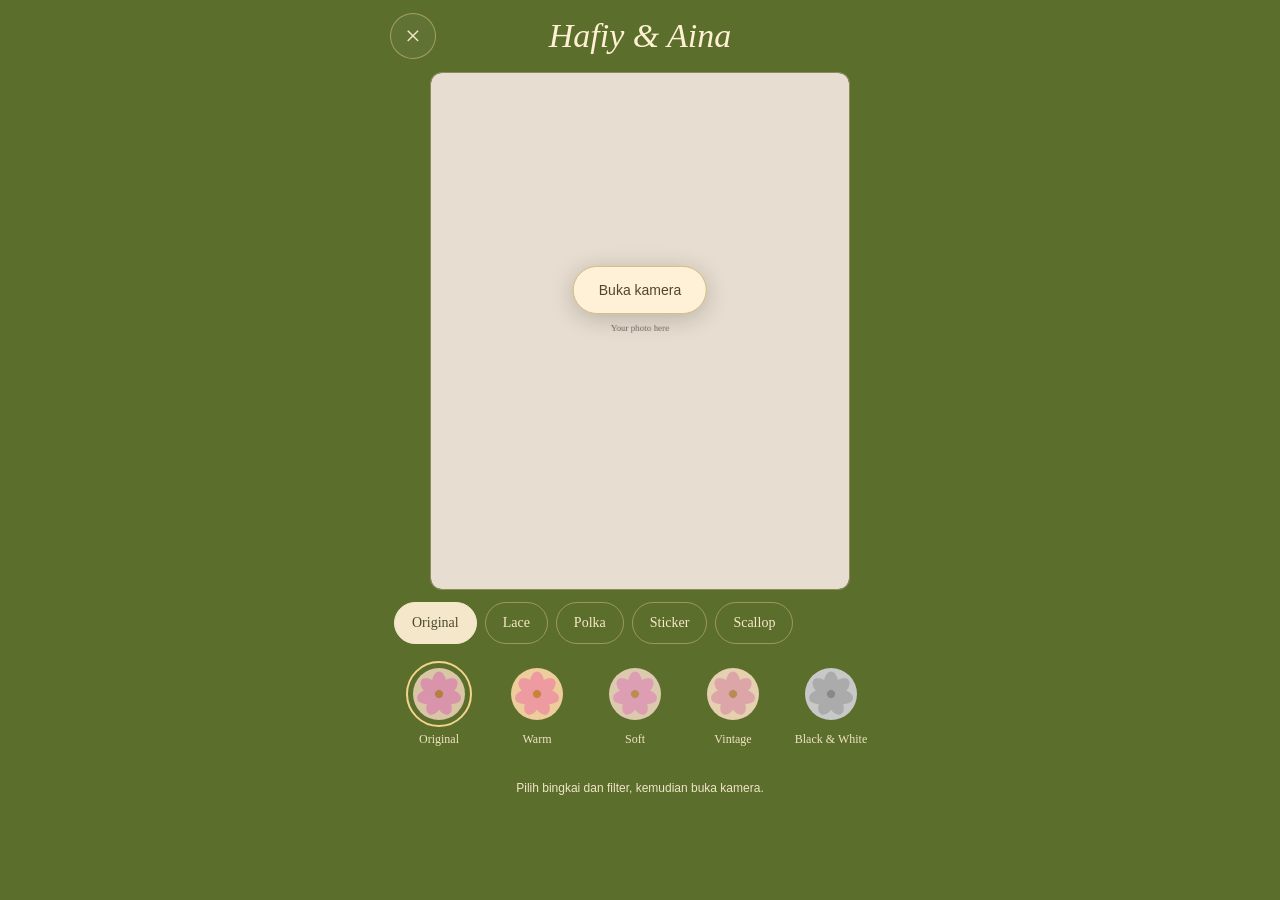
==== commit ae8d0d4f: "Simplify camera and refresh invitation and two-column album" ====
--- a/camera.html
+++ b/camera.html
@@ -1 +1 @@
-<!doctype html><html lang="en"><head><meta charset="utf-8"><meta name="viewport" content="width=device-width,initial-scale=1"><meta name="theme-color" content="#5B6E2C"><title>Kamera · Hafiy & Aina</title><link rel="stylesheet" href="style.css?v=moments-12"></head><body class="camera-page"><main class="camera-shell"><nav class="camera-topbar" aria-label="Camera navigation"><a class="camera-icon" href="menu.html" aria-label="Close camera and return to menu">×</a><h1>Hafiy & Aina</h1><button id="switchBtn" class="camera-icon" aria-label="Switch front and back camera" hidden>⇄</button></nav><section class="camera-studio" aria-label="Wedding camera"><div class="camera-area"><video id="camera" autoplay playsinline muted hidden></video><canvas id="preview" width="480" height="592" aria-label="Live framed camera preview"></canvas><span id="countdown" role="status" aria-live="polite" hidden></span><button id="startBtn" class="start-overlay">Buka kamera</button></div><canvas id="canvas" hidden></canvas><img id="photo" alt="Your finished wedding photo" hidden><fieldset id="choices"><legend class="sr-only">Choose your frame, filter and layout</legend><div id="frameOptions" class="frame-options" aria-label="Wedding frames"></div><div id="filterOptions" class="filter-strip" aria-label="Photo filters"></div><div class="capture-row"><div class="layout-control"><span class="control-caption">Layout</span><div id="layoutOptions" class="pills"></div></div><button id="captureBtn" class="shutter" aria-label="Take photo" hidden><span class="sr-only">Take photo</span></button><span class="capture-spacer" aria-hidden="true"></span></div></fieldset><p id="message" class="message" role="status" aria-live="polite">Pilih bingkai dan filter, kemudian buka kamera.</p><div id="photoActions" class="button-group result-actions" role="group" aria-label="Photo actions" hidden><button id="retakeBtn" class="btn secondary" hidden>Retake</button><button id="uploadBtn" class="btn blue" hidden>Share to Album</button><button id="downloadBtn" class="btn primary" hidden>Save to Phone</button><a id="viewAlbumBtn" class="btn album-outline" href="gallery.html" hidden>View Album</a></div><p id="saveHelp" class="fine-print" hidden>On iPhone, choose Save Image in the share sheet. Otherwise check Files → Downloads.</p></section></main><script src="script.js?v=moments-12"></script></body></html>+<!doctype html><html lang="en"><head><meta charset="utf-8"><meta name="viewport" content="width=device-width,initial-scale=1"><meta name="theme-color" content="#5B6E2C"><title>Kamera · Hafiy & Aina</title><link rel="stylesheet" href="style.css?v=moments-13"></head><body class="camera-page"><main class="camera-shell"><nav class="camera-topbar" aria-label="Camera navigation"><a class="camera-icon" href="menu.html" aria-label="Close camera and return to menu">×</a><h1>Hafiy & Aina</h1><button id="switchBtn" class="camera-icon" aria-label="Switch front and back camera" hidden>⇄</button></nav><section class="camera-studio" aria-label="Wedding camera"><div class="camera-area"><video id="camera" autoplay playsinline muted hidden></video><canvas id="preview" width="480" height="592" aria-label="Live framed camera preview"></canvas><span id="countdown" role="status" aria-live="polite" hidden></span><button id="startBtn" class="start-overlay">Buka kamera</button></div><canvas id="canvas" hidden></canvas><img id="photo" alt="Your finished wedding photo" hidden><fieldset id="choices"><legend class="sr-only">Choose your frame and filter</legend><div id="frameOptions" class="frame-options" aria-label="Wedding frames"></div><div id="filterOptions" class="filter-strip" aria-label="Photo filters"></div><div class="capture-row"><span class="capture-spacer" aria-hidden="true"></span><button id="captureBtn" class="shutter" aria-label="Take photo" hidden><span class="sr-only">Take photo</span></button><span class="capture-spacer" aria-hidden="true"></span></div></fieldset><p id="message" class="message" role="status" aria-live="polite">Pilih bingkai dan filter, kemudian buka kamera.</p><div id="photoActions" class="button-group result-actions" role="group" aria-label="Photo actions" hidden><button id="retakeBtn" class="btn secondary" hidden>Retake</button><button id="uploadBtn" class="btn blue" hidden>Share to Album</button><button id="downloadBtn" class="btn primary" hidden>Save to Phone</button><a id="viewAlbumBtn" class="btn album-outline" href="gallery.html" hidden>View Album</a></div><p id="saveHelp" class="fine-print" hidden>On iPhone, choose Save Image in the share sheet. Otherwise check Files → Downloads.</p></section></main><script src="script.js?v=moments-13"></script></body></html>
--- a/style.css
+++ b/style.css
@@ -92,8 +92,7 @@
 /* A photo-first wedding feed. */
 .feed-shell{width:min(100% - 28px,640px);padding-bottom:110px}
 .feed-heading{padding:38px 0 24px}.feed-heading h1{font-size:clamp(34px,8vw,48px)}
-.feed-camera{display:flex;align-items:center;justify-content:space-between;gap:16px;background:#fff4db;color:#485821;border:1px solid #dbc38b;border-radius:18px;padding:20px 24px;text-decoration:none;font:18px Georgia;box-shadow:0 6px 20px #26331022}
-.feed-camera span{font-size:28px}.social-feed{display:flex;flex-direction:column;gap:26px}
+.social-feed{display:grid;grid-template-columns:repeat(2,minmax(0,1fr));gap:16px;align-items:start}
 .feed-post{display:block;min-width:0;border-radius:18px;border:1px solid #dbc89d;box-shadow:0 8px 28px #26331022;overflow:hidden}
 .post-head{padding:16px;display:flex;gap:10px;align-items:center}.post-avatar{font-size:12px;width:40px;height:40px;background:#5b6e2c;color:#fff4db}.post-author{font:16px Georgia;color:#4a522f}.post-tag{margin-left:auto;font:10px Arial;letter-spacing:2px;color:#7a795f}
 .post-photo{display:block;width:100%;height:auto;max-height:85vh;object-fit:contain;aspect-ratio:auto;background:#eee8dc}
@@ -102,5 +101,16 @@
 .feed-bottom{position:fixed;bottom:0;left:50%;transform:translateX(-50%);width:min(100%,680px);display:flex;align-items:center;justify-content:space-around;gap:8px;padding:14px 12px max(14px,env(safe-area-inset-bottom));background:#fffaf0f5;border:1px solid #dbc89d;border-radius:22px 22px 0 0;backdrop-filter:blur(12px);z-index:10}
 .feed-bottom a{color:#5b633d;font:13px Arial;text-decoration:none;padding:10px 8px}.feed-bottom .new-photo{background:#5b6e2c;color:#fff5dc;border-radius:24px;padding:14px 18px}.feed-bottom a[aria-current]{text-decoration:underline;text-underline-offset:5px}
 .feed-page a:focus-visible{outline:3px solid #c99f4b;outline-offset:4px}
-.camera-studio .camera-area.photobooth-strip{max-width:210px}
+
 @media(max-width:360px){.post-tag{display:none}.post-actions{font-size:12px}.feed-toolbar h2{font-size:20px}}
+
+/* Invitation seal and two-column photo journal. */
+.open-invitation{position:relative;isolation:isolate;overflow:hidden;justify-content:space-between;gap:16px;border:1px solid #d9b96e;border-radius:22px;padding:20px 22px;background:linear-gradient(125deg,#fff6df,#eddbab);color:#4d542f;box-shadow:0 12px 32px #23301540,inset 0 0 0 5px #fff9e866;transition:transform .2s,box-shadow .2s}
+.open-invitation:hover{transform:translateY(-3px);box-shadow:0 16px 36px #23301550,inset 0 0 0 5px #fff9e866}
+.open-invitation:focus-visible{outline:3px solid #f7dfa5;outline-offset:6px}
+.open-invitation strong{font-size:clamp(21px,5.5vw,30px);color:#48532c}.open-invitation small{color:#75613b;font-size:8px;letter-spacing:1.5px;line-height:1.7}
+.welcome-seal{background:#56672e;box-shadow:0 3px 10px #53492130;color:#f6e4b6;border-color:#c9a85d}.welcome-arrow{flex-shrink:0;color:#6b723e}
+.camera-page .capture-row .shutter{grid-column:2}
+.feed-shell{max-width:960px}.post-head{gap:8px;padding:12px}.post-avatar{width:30px;height:30px;font-size:10px}.post-author{font-size:14px}.post-tag{display:none}.post-actions{flex-wrap:wrap;padding:12px;font-size:12px;gap:8px}.post-photo{max-height:none}
+@media(max-width:600px){.social-feed{gap:10px}.feed-post{border-radius:12px}.post-head{padding:10px 8px;gap:6px}.post-author{font-size:12px}.post-avatar{width:26px;height:26px;font-size:9px}.post-actions{padding:10px 8px}.post-save{font-size:11px;padding:8px 10px}.post-note{font-size:11px}}
+@media(prefers-reduced-motion:reduce){.open-invitation{transition:none}.open-invitation:hover{transform:none}}
